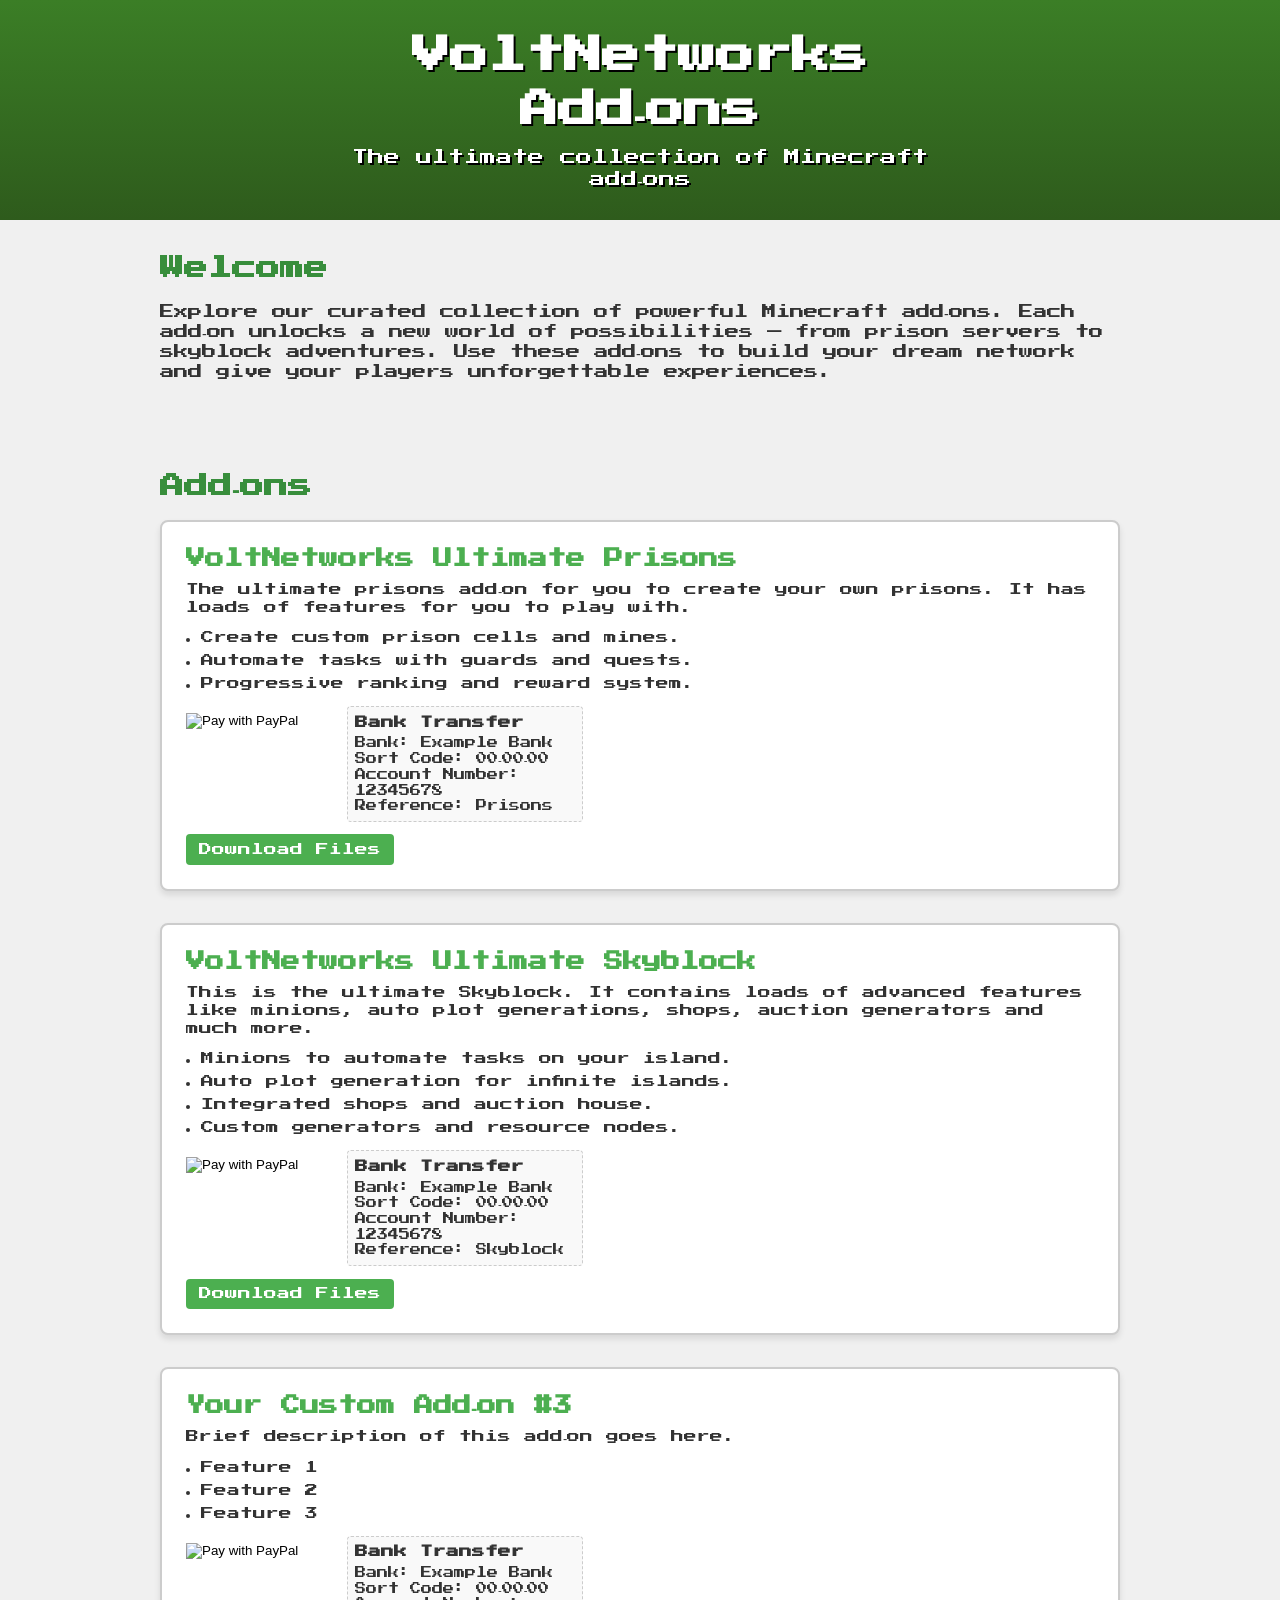
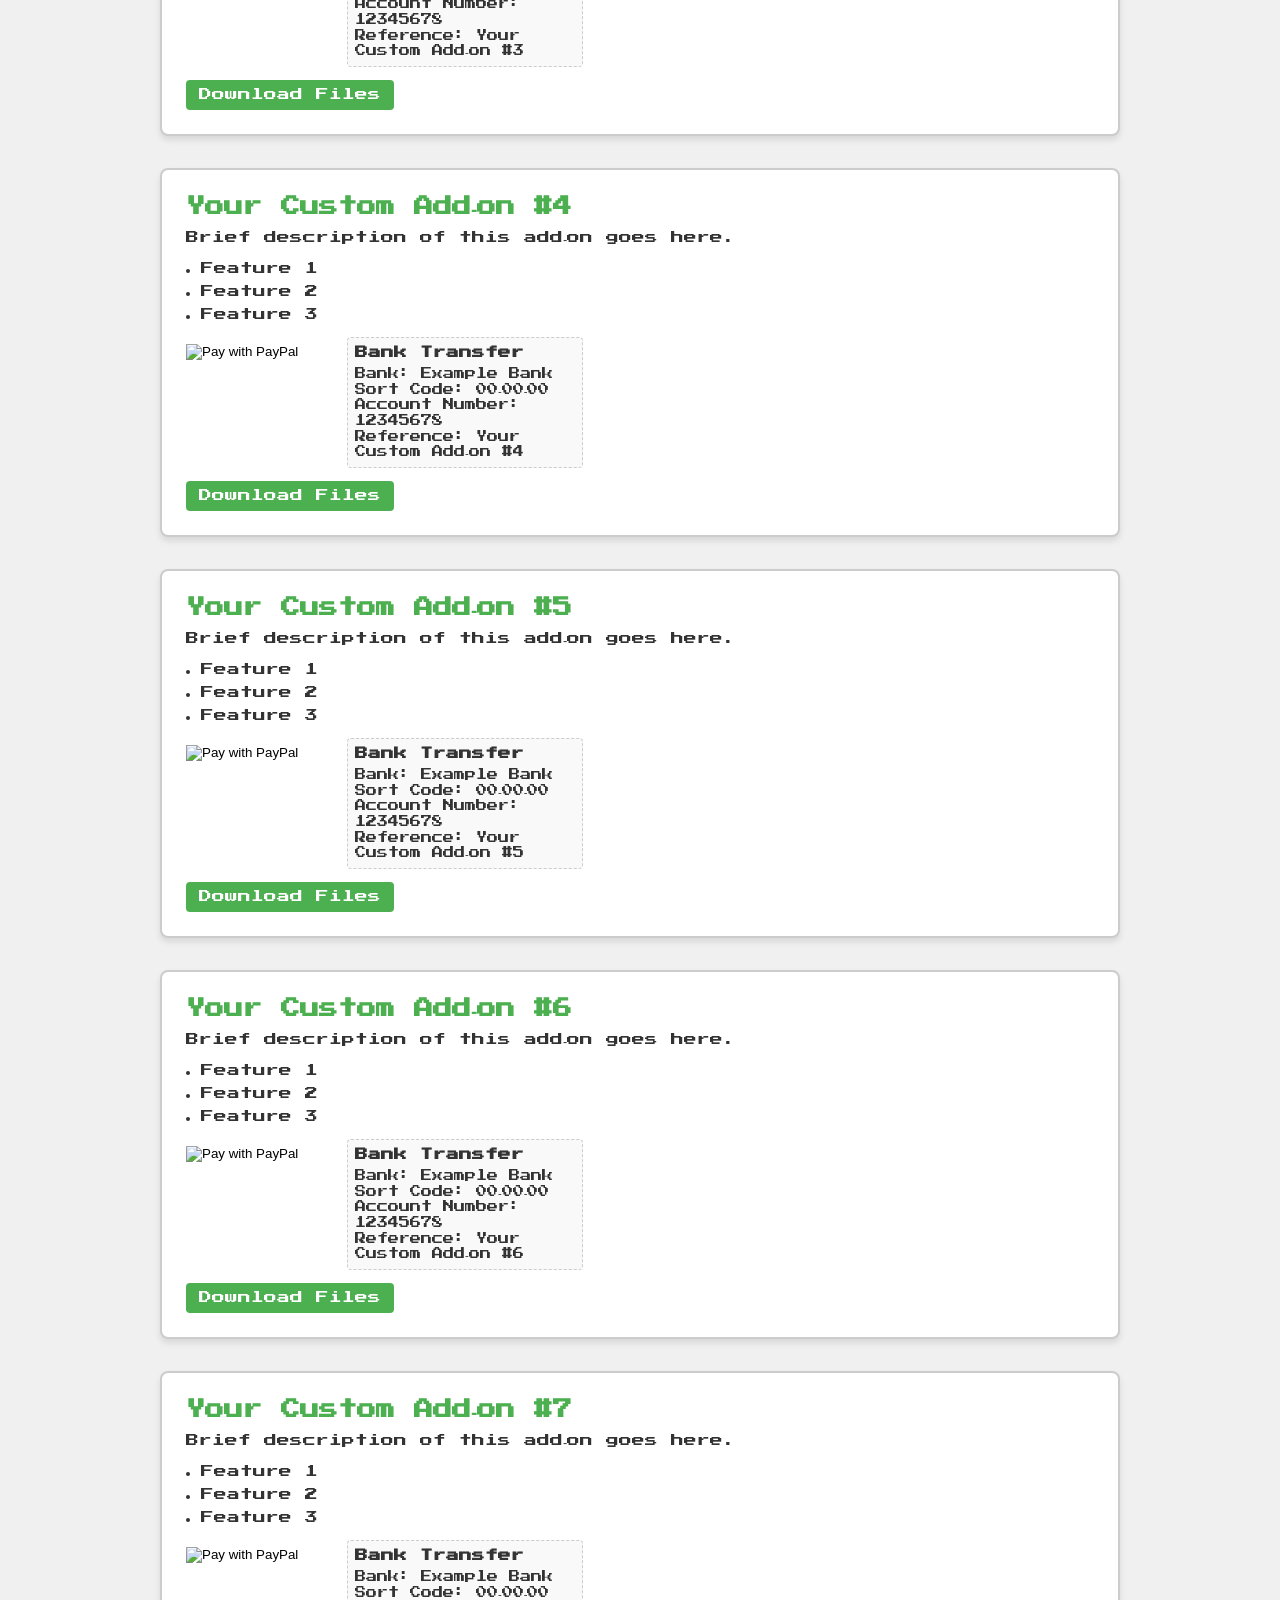
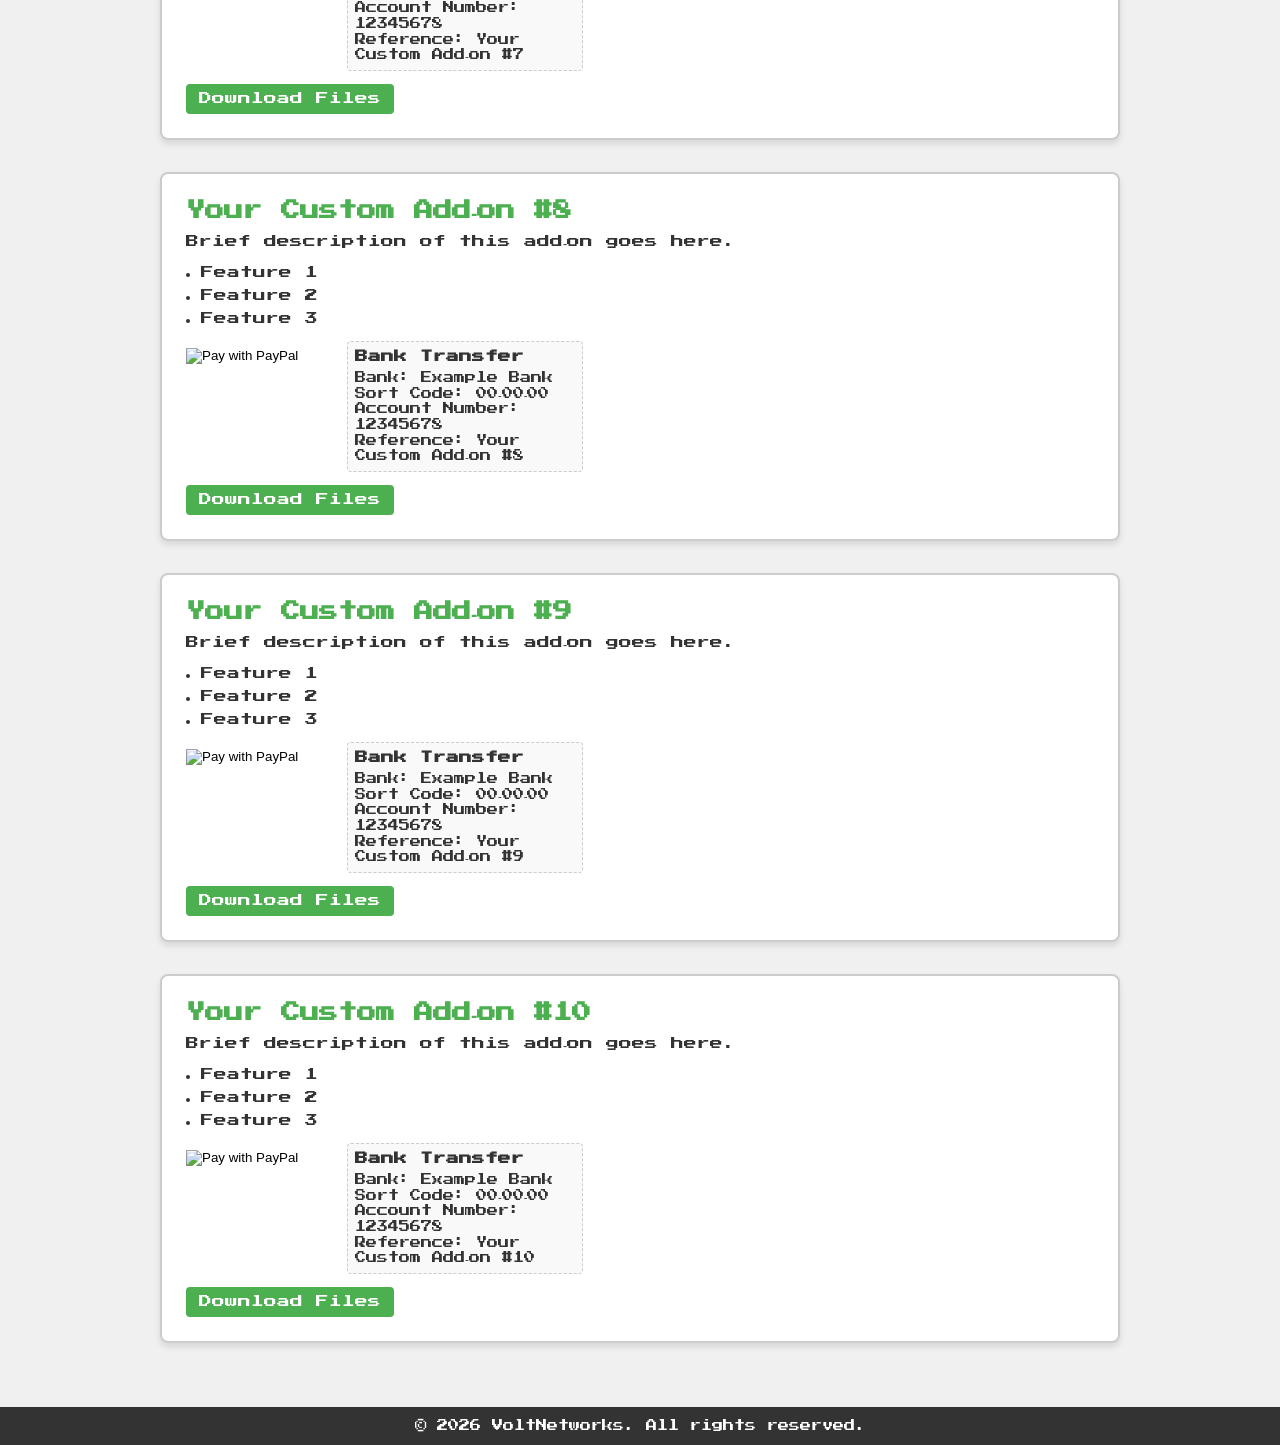
==== index.html @ 8be7c1fa "Add files via upload" ====
<!DOCTYPE html>
<html lang="en">
<head>
  <meta charset="UTF-8">
  <meta name="viewport" content="width=device-width, initial-scale=1.0">
  <title>VoltNetworks Add‑ons</title>
  <!-- Google Font for a retro, pixelated look reminiscent of Minecraft -->
  <link href="https://fonts.googleapis.com/css2?family=Press+Start+2P&display=swap" rel="stylesheet">
  <!-- Link to the external stylesheet -->
  <link rel="stylesheet" href="style.css">
</head>
<body>
  <!--
    This website is a simple template for listing your Minecraft add‑ons.
    To add a new add‑on, copy one of the <div class="addon"> sections
    and update the title, description, features, PayPal details, bank
    transfer details and download link. Replace YOUR_PAYPAL_EMAIL@example.com
    with your actual PayPal business email and adjust the amount to the
    correct price for each add‑on. Update the bank details with your
    account information and use a meaningful reference (e.g., the add‑on
    name) so you can identify payments. Place downloadable files inside
    the "files" folder and update the href accordingly.
  -->
  <header class="hero">
    <!--
      Hero image removed to avoid dependency on external files. The hero
      section will now use a gradient background defined in CSS to evoke
      a grassy, Minecraft‑like feel. If you prefer to use an image, you
      can add an <img> tag here and set its class to "hero-img". Save
      the image in this folder and reference it with a relative path.
    -->
    <div class="hero-content">
      <h1>VoltNetworks Add‑ons</h1>
      <p>The ultimate collection of Minecraft add‑ons</p>
    </div>
  </header>
  <main>
    <section class="about">
      <h2>Welcome</h2>
      <p>
        Explore our curated collection of powerful Minecraft add‑ons. Each add‑on unlocks
        a new world of possibilities — from prison servers to skyblock adventures.
        Use these add‑ons to build your dream network and give your players unforgettable
        experiences.
      </p>
    </section>
    <section class="addons">
      <h2>Add‑ons</h2>
      <!-- Add‑on 1 -->
      <div class="addon">
        <h3 class="addon-title">VoltNetworks Ultimate Prisons</h3>
        <p class="addon-description">
          The ultimate prisons add‑on for you to create your own prisons. It has
          loads of features for you to play with.
        </p>
        <ul class="addon-features">
          <li>Create custom prison cells and mines.</li>
          <li>Automate tasks with guards and quests.</li>
          <li>Progressive ranking and reward system.</li>
        </ul>
        <div class="purchase-options">
          <!-- PayPal Buy Now button. Replace YOUR_PAYPAL_EMAIL@example.com with your PayPal email. -->
          <form action="https://www.paypal.com/cgi-bin/webscr" method="post" target="_blank">
            <input type="hidden" name="cmd" value="_xclick">
            <input type="hidden" name="business" value="YOUR_PAYPAL_EMAIL@example.com">
            <input type="hidden" name="item_name" value="VoltNetworks Ultimate Prisons">
            <input type="hidden" name="amount" value="10.00">
            <input type="hidden" name="currency_code" value="USD">
            <input type="image"
              src="https://www.paypalobjects.com/en_US/i/btn/btn_buynow_LG.gif"
              border="0" name="submit" alt="Pay with PayPal">
            <img alt="" border="0" src="https://www.paypalobjects.com/en_US/i/scr/pixel.gif" width="1" height="1">
          </form>
          <!-- Bank transfer details. Update these values with your actual bank information. -->
          <div class="bank-transfer">
            <h4>Bank Transfer</h4>
            <p>Bank: Example Bank</p>
            <p>Sort Code: 00‑00‑00</p>
            <p>Account Number: 12345678</p>
            <p>Reference: Prisons</p>
          </div>
        </div>
        <!-- Link to download the add‑on files. Replace with your actual file. -->
        <a class="download-link" href="files/prisons-addon.zip" download>Download Files</a>
      </div>
      <!-- Add‑on 2 -->
      <div class="addon">
        <h3 class="addon-title">VoltNetworks Ultimate Skyblock</h3>
        <p class="addon-description">
          This is the ultimate Skyblock. It contains loads of advanced features like
          minions, auto plot generations, shops, auction generators and much more.
        </p>
        <ul class="addon-features">
          <li>Minions to automate tasks on your island.</li>
          <li>Auto plot generation for infinite islands.</li>
          <li>Integrated shops and auction house.</li>
          <li>Custom generators and resource nodes.</li>
        </ul>
        <div class="purchase-options">
          <!-- PayPal Buy Now button. Replace YOUR_PAYPAL_EMAIL@example.com with your PayPal email. -->
          <form action="https://www.paypal.com/cgi-bin/webscr" method="post" target="_blank">
            <input type="hidden" name="cmd" value="_xclick">
            <input type="hidden" name="business" value="YOUR_PAYPAL_EMAIL@example.com">
            <input type="hidden" name="item_name" value="VoltNetworks Ultimate Skyblock">
            <input type="hidden" name="amount" value="15.00">
            <input type="hidden" name="currency_code" value="USD">
            <input type="image"
              src="https://www.paypalobjects.com/en_US/i/btn/btn_buynow_LG.gif"
              border="0" name="submit" alt="Pay with PayPal">
            <img alt="" border="0" src="https://www.paypalobjects.com/en_US/i/scr/pixel.gif" width="1" height="1">
          </form>
          <!-- Bank transfer details. Update these values with your actual bank information. -->
          <div class="bank-transfer">
            <h4>Bank Transfer</h4>
            <p>Bank: Example Bank</p>
            <p>Sort Code: 00‑00‑00</p>
            <p>Account Number: 12345678</p>
            <p>Reference: Skyblock</p>
          </div>
        </div>
        <!-- Link to download the add‑on files. Replace with your actual file. -->
        <a class="download-link" href="files/skyblock-addon.zip" download>Download Files</a>
      </div>
      <!-- Placeholder add‑ons: Copy one of these blocks for each additional add‑on you create.
           Update the title, description, features, PayPal details, bank transfer
           details and download link. You can add as many as you need; this
           template includes several examples to help you get started. -->
      <div class="addon">
        <h3 class="addon-title">Your Custom Add‑on #3</h3>
        <p class="addon-description">Brief description of this add‑on goes here.</p>
        <ul class="addon-features">
          <li>Feature 1</li>
          <li>Feature 2</li>
          <li>Feature 3</li>
        </ul>
        <div class="purchase-options">
          <form action="https://www.paypal.com/cgi-bin/webscr" method="post" target="_blank">
            <input type="hidden" name="cmd" value="_xclick">
            <input type="hidden" name="business" value="YOUR_PAYPAL_EMAIL@example.com">
            <input type="hidden" name="item_name" value="Your Custom Add‑on #3">
            <input type="hidden" name="amount" value="0.00">
            <input type="hidden" name="currency_code" value="USD">
            <input type="image" src="https://www.paypalobjects.com/en_US/i/btn/btn_buynow_LG.gif" border="0" name="submit" alt="Pay with PayPal">
            <img alt="" border="0" src="https://www.paypalobjects.com/en_US/i/scr/pixel.gif" width="1" height="1">
          </form>
          <div class="bank-transfer">
            <h4>Bank Transfer</h4>
            <p>Bank: Example Bank</p>
            <p>Sort Code: 00‑00‑00</p>
            <p>Account Number: 12345678</p>
            <p>Reference: Your Custom Add‑on #3</p>
          </div>
        </div>
        <a class="download-link" href="files/custom-addon-3.zip" download>Download Files</a>
      </div>

      <div class="addon">
        <h3 class="addon-title">Your Custom Add‑on #4</h3>
        <p class="addon-description">Brief description of this add‑on goes here.</p>
        <ul class="addon-features">
          <li>Feature 1</li>
          <li>Feature 2</li>
          <li>Feature 3</li>
        </ul>
        <div class="purchase-options">
          <form action="https://www.paypal.com/cgi-bin/webscr" method="post" target="_blank">
            <input type="hidden" name="cmd" value="_xclick">
            <input type="hidden" name="business" value="YOUR_PAYPAL_EMAIL@example.com">
            <input type="hidden" name="item_name" value="Your Custom Add‑on #4">
            <input type="hidden" name="amount" value="0.00">
            <input type="hidden" name="currency_code" value="USD">
            <input type="image" src="https://www.paypalobjects.com/en_US/i/btn/btn_buynow_LG.gif" border="0" name="submit" alt="Pay with PayPal">
            <img alt="" border="0" src="https://www.paypalobjects.com/en_US/i/scr/pixel.gif" width="1" height="1">
          </form>
          <div class="bank-transfer">
            <h4>Bank Transfer</h4>
            <p>Bank: Example Bank</p>
            <p>Sort Code: 00‑00‑00</p>
            <p>Account Number: 12345678</p>
            <p>Reference: Your Custom Add‑on #4</p>
          </div>
        </div>
        <a class="download-link" href="files/custom-addon-4.zip" download>Download Files</a>
      </div>

      <div class="addon">
        <h3 class="addon-title">Your Custom Add‑on #5</h3>
        <p class="addon-description">Brief description of this add‑on goes here.</p>
        <ul class="addon-features">
          <li>Feature 1</li>
          <li>Feature 2</li>
          <li>Feature 3</li>
        </ul>
        <div class="purchase-options">
          <form action="https://www.paypal.com/cgi-bin/webscr" method="post" target="_blank">
            <input type="hidden" name="cmd" value="_xclick">
            <input type="hidden" name="business" value="YOUR_PAYPAL_EMAIL@example.com">
            <input type="hidden" name="item_name" value="Your Custom Add‑on #5">
            <input type="hidden" name="amount" value="0.00">
            <input type="hidden" name="currency_code" value="USD">
            <input type="image" src="https://www.paypalobjects.com/en_US/i/btn/btn_buynow_LG.gif" border="0" name="submit" alt="Pay with PayPal">
            <img alt="" border="0" src="https://www.paypalobjects.com/en_US/i/scr/pixel.gif" width="1" height="1">
          </form>
          <div class="bank-transfer">
            <h4>Bank Transfer</h4>
            <p>Bank: Example Bank</p>
            <p>Sort Code: 00‑00‑00</p>
            <p>Account Number: 12345678</p>
            <p>Reference: Your Custom Add‑on #5</p>
          </div>
        </div>
        <a class="download-link" href="files/custom-addon-5.zip" download>Download Files</a>
      </div>

      <div class="addon">
        <h3 class="addon-title">Your Custom Add‑on #6</h3>
        <p class="addon-description">Brief description of this add‑on goes here.</p>
        <ul class="addon-features">
          <li>Feature 1</li>
          <li>Feature 2</li>
          <li>Feature 3</li>
        </ul>
        <div class="purchase-options">
          <form action="https://www.paypal.com/cgi-bin/webscr" method="post" target="_blank">
            <input type="hidden" name="cmd" value="_xclick">
            <input type="hidden" name="business" value="YOUR_PAYPAL_EMAIL@example.com">
            <input type="hidden" name="item_name" value="Your Custom Add‑on #6">
            <input type="hidden" name="amount" value="0.00">
            <input type="hidden" name="currency_code" value="USD">
            <input type="image" src="https://www.paypalobjects.com/en_US/i/btn/btn_buynow_LG.gif" border="0" name="submit" alt="Pay with PayPal">
            <img alt="" border="0" src="https://www.paypalobjects.com/en_US/i/scr/pixel.gif" width="1" height="1">
          </form>
          <div class="bank-transfer">
            <h4>Bank Transfer</h4>
            <p>Bank: Example Bank</p>
            <p>Sort Code: 00‑00‑00</p>
            <p>Account Number: 12345678</p>
            <p>Reference: Your Custom Add‑on #6</p>
          </div>
        </div>
        <a class="download-link" href="files/custom-addon-6.zip" download>Download Files</a>
      </div>

      <div class="addon">
        <h3 class="addon-title">Your Custom Add‑on #7</h3>
        <p class="addon-description">Brief description of this add‑on goes here.</p>
        <ul class="addon-features">
          <li>Feature 1</li>
          <li>Feature 2</li>
          <li>Feature 3</li>
        </ul>
        <div class="purchase-options">
          <form action="https://www.paypal.com/cgi-bin/webscr" method="post" target="_blank">
            <input type="hidden" name="cmd" value="_xclick">
            <input type="hidden" name="business" value="YOUR_PAYPAL_EMAIL@example.com">
            <input type="hidden" name="item_name" value="Your Custom Add‑on #7">
            <input type="hidden" name="amount" value="0.00">
            <input type="hidden" name="currency_code" value="USD">
            <input type="image" src="https://www.paypalobjects.com/en_US/i/btn/btn_buynow_LG.gif" border="0" name="submit" alt="Pay with PayPal">
            <img alt="" border="0" src="https://www.paypalobjects.com/en_US/i/scr/pixel.gif" width="1" height="1">
          </form>
          <div class="bank-transfer">
            <h4>Bank Transfer</h4>
            <p>Bank: Example Bank</p>
            <p>Sort Code: 00‑00‑00</p>
            <p>Account Number: 12345678</p>
            <p>Reference: Your Custom Add‑on #7</p>
          </div>
        </div>
        <a class="download-link" href="files/custom-addon-7.zip" download>Download Files</a>
      </div>

      <div class="addon">
        <h3 class="addon-title">Your Custom Add‑on #8</h3>
        <p class="addon-description">Brief description of this add‑on goes here.</p>
        <ul class="addon-features">
          <li>Feature 1</li>
          <li>Feature 2</li>
          <li>Feature 3</li>
        </ul>
        <div class="purchase-options">
          <form action="https://www.paypal.com/cgi-bin/webscr" method="post" target="_blank">
            <input type="hidden" name="cmd" value="_xclick">
            <input type="hidden" name="business" value="YOUR_PAYPAL_EMAIL@example.com">
            <input type="hidden" name="item_name" value="Your Custom Add‑on #8">
            <input type="hidden" name="amount" value="0.00">
            <input type="hidden" name="currency_code" value="USD">
            <input type="image" src="https://www.paypalobjects.com/en_US/i/btn/btn_buynow_LG.gif" border="0" name="submit" alt="Pay with PayPal">
            <img alt="" border="0" src="https://www.paypalobjects.com/en_US/i/scr/pixel.gif" width="1" height="1">
          </form>
          <div class="bank-transfer">
            <h4>Bank Transfer</h4>
            <p>Bank: Example Bank</p>
            <p>Sort Code: 00‑00‑00</p>
            <p>Account Number: 12345678</p>
            <p>Reference: Your Custom Add‑on #8</p>
          </div>
        </div>
        <a class="download-link" href="files/custom-addon-8.zip" download>Download Files</a>
      </div>

      <div class="addon">
        <h3 class="addon-title">Your Custom Add‑on #9</h3>
        <p class="addon-description">Brief description of this add‑on goes here.</p>
        <ul class="addon-features">
          <li>Feature 1</li>
          <li>Feature 2</li>
          <li>Feature 3</li>
        </ul>
        <div class="purchase-options">
          <form action="https://www.paypal.com/cgi-bin/webscr" method="post" target="_blank">
            <input type="hidden" name="cmd" value="_xclick">
            <input type="hidden" name="business" value="YOUR_PAYPAL_EMAIL@example.com">
            <input type="hidden" name="item_name" value="Your Custom Add‑on #9">
            <input type="hidden" name="amount" value="0.00">
            <input type="hidden" name="currency_code" value="USD">
            <input type="image" src="https://www.paypalobjects.com/en_US/i/btn/btn_buynow_LG.gif" border="0" name="submit" alt="Pay with PayPal">
            <img alt="" border="0" src="https://www.paypalobjects.com/en_US/i/scr/pixel.gif" width="1" height="1">
          </form>
          <div class="bank-transfer">
            <h4>Bank Transfer</h4>
            <p>Bank: Example Bank</p>
            <p>Sort Code: 00‑00‑00</p>
            <p>Account Number: 12345678</p>
            <p>Reference: Your Custom Add‑on #9</p>
          </div>
        </div>
        <a class="download-link" href="files/custom-addon-9.zip" download>Download Files</a>
      </div>

      <div class="addon">
        <h3 class="addon-title">Your Custom Add‑on #10</h3>
        <p class="addon-description">Brief description of this add‑on goes here.</p>
        <ul class="addon-features">
          <li>Feature 1</li>
          <li>Feature 2</li>
          <li>Feature 3</li>
        </ul>
        <div class="purchase-options">
          <form action="https://www.paypal.com/cgi-bin/webscr" method="post" target="_blank">
            <input type="hidden" name="cmd" value="_xclick">
            <input type="hidden" name="business" value="YOUR_PAYPAL_EMAIL@example.com">
            <input type="hidden" name="item_name" value="Your Custom Add‑on #10">
            <input type="hidden" name="amount" value="0.00">
            <input type="hidden" name="currency_code" value="USD">
            <input type="image" src="https://www.paypalobjects.com/en_US/i/btn/btn_buynow_LG.gif" border="0" name="submit" alt="Pay with PayPal">
            <img alt="" border="0" src="https://www.paypalobjects.com/en_US/i/scr/pixel.gif" width="1" height="1">
          </form>
          <div class="bank-transfer">
            <h4>Bank Transfer</h4>
            <p>Bank: Example Bank</p>
            <p>Sort Code: 00‑00‑00</p>
            <p>Account Number: 12345678</p>
            <p>Reference: Your Custom Add‑on #10</p>
          </div>
        </div>
        <a class="download-link" href="files/custom-addon-10.zip" download>Download Files</a>
      </div>
      <!-- Additional add‑ons can be added below. Copy the entire .addon div and update the details for each new add‑on you create. -->
    </section>
  </main>
  <footer>
    <p>© 2026 VoltNetworks. All rights reserved.</p>
  </footer>
</body>
</html>
---- style.css ----
/*
  Stylesheet for the VoltNetworks add‑on site.

  This file defines a simple yet characterful design inspired by Minecraft. The
  use of the Press Start 2P font and green accents gives the page a retro,
  blocky feel. Adjust colours and spacing here to suit your preferences.
*/

/* Reset some default margins */
body,
h1,
h2,
h3,
h4,
p,
ul {
  margin: 0;
  padding: 0;
}

body {
  font-family: 'Press Start 2P', cursive, sans-serif;
  background-color: #f0f0f0;
  color: #333;
  line-height: 1.4;
}

/* Hero section with decorative image */
.hero {
  position: relative;
  text-align: center;
  overflow: hidden;
  /* Gradient background evoking Minecraft grass and foliage */
  background: linear-gradient(180deg, #3b7e26 0%, #2e5b1c 100%);
  /* Give the hero section height even when no image is present */
  min-height: 220px;
  display: flex;
  flex-direction: column;
  align-items: center;
  justify-content: center;
}

.hero-img {
  width: 100%;
  height: 250px;
  object-fit: cover;
  filter: brightness(0.8);
}

.hero-content {
  position: absolute;
  top: 50%;
  left: 50%;
  transform: translate(-50%, -50%);
  color: #fff;
  text-shadow: 2px 2px 0px #000;
}

.hero-content h1 {
  font-size: 2.4rem;
  margin-bottom: 0.5rem;
}

.hero-content p {
  font-size: 1rem;
}

/* General sections */
.about,
.addons {
  padding: 2em;
  max-width: 960px;
  margin: 0 auto;
}

.about h2,
.addons h2 {
  color: #388E3C;
  margin-bottom: 1rem;
}

.about p {
  font-size: 0.9rem;
  margin-bottom: 1.5rem;
}

/* Add‑on cards */
.addon {
  background-color: #fff;
  border: 2px solid #ccc;
  border-radius: 8px;
  padding: 1.5em;
  margin-bottom: 2em;
  box-shadow: 0 4px 6px rgba(0, 0, 0, 0.1);
}

.addon-title {
  color: #4CAF50;
  font-size: 1.2rem;
  margin-bottom: 0.5rem;
}

.addon-description {
  font-size: 0.8rem;
  margin-bottom: 0.8rem;
}

.addon-features {
  font-size: 0.8rem;
  margin-left: 1.2em;
  margin-bottom: 1em;
}

.addon-features li {
  margin-bottom: 0.4em;
}

.purchase-options {
  display: flex;
  flex-wrap: wrap;
  align-items: flex-start;
  margin-top: 0.8em;
}

.purchase-options form {
  margin-right: 2em;
}

.bank-transfer {
  font-size: 0.7rem;
  background: #f9f9f9;
  padding: 0.6em;
  border: 1px dashed #ccc;
  border-radius: 4px;
  max-width: 220px;
}

.bank-transfer h4 {
  margin-bottom: 0.3em;
  color: #333;
  font-size: 0.8rem;
}

.download-link {
  display: inline-block;
  margin-top: 1em;
  padding: 0.5em 1em;
  background-color: #4CAF50;
  color: #fff;
  text-decoration: none;
  border-radius: 4px;
  transition: background-color 0.2s;
  font-size: 0.8rem;
}

.download-link:hover {
  background-color: #388E3C;
}

/* Footer styles */
footer {
  background-color: #333;
  color: #fff;
  text-align: center;
  padding: 1em;
  font-size: 0.7rem;
}
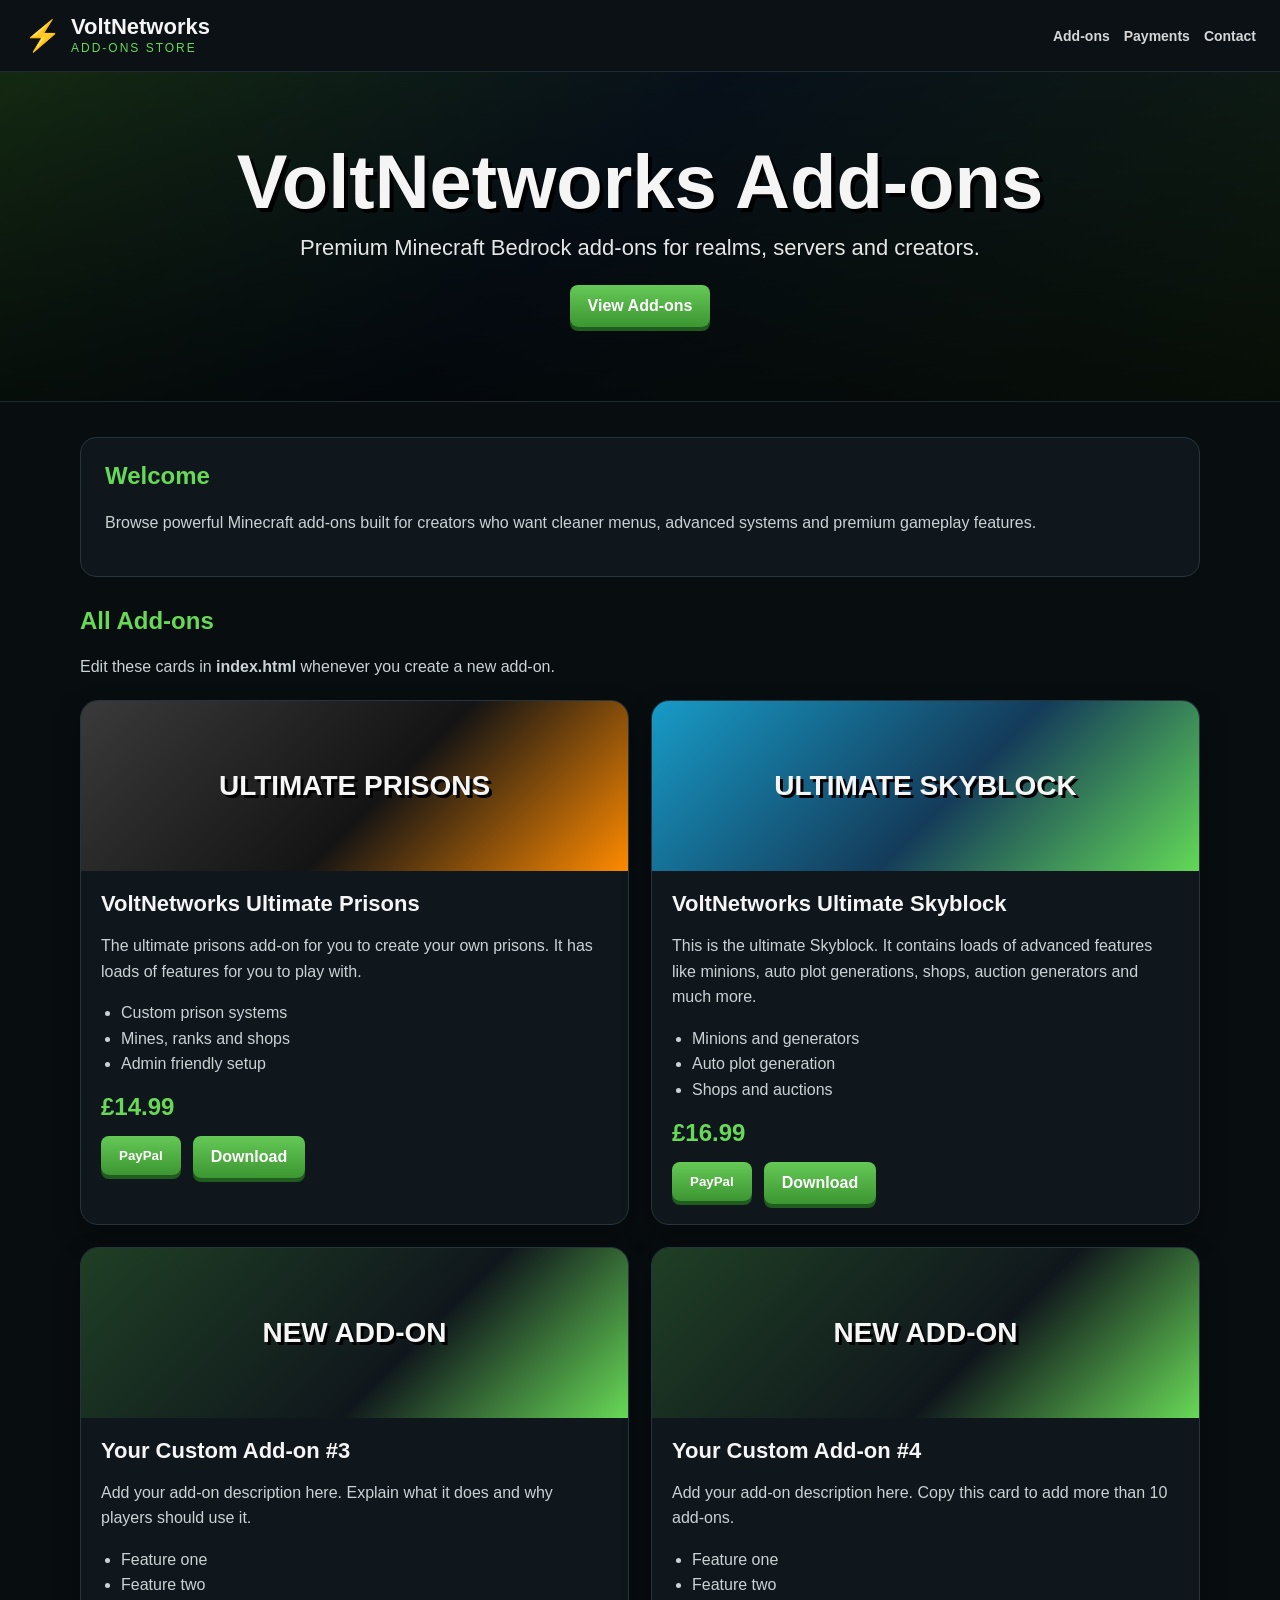
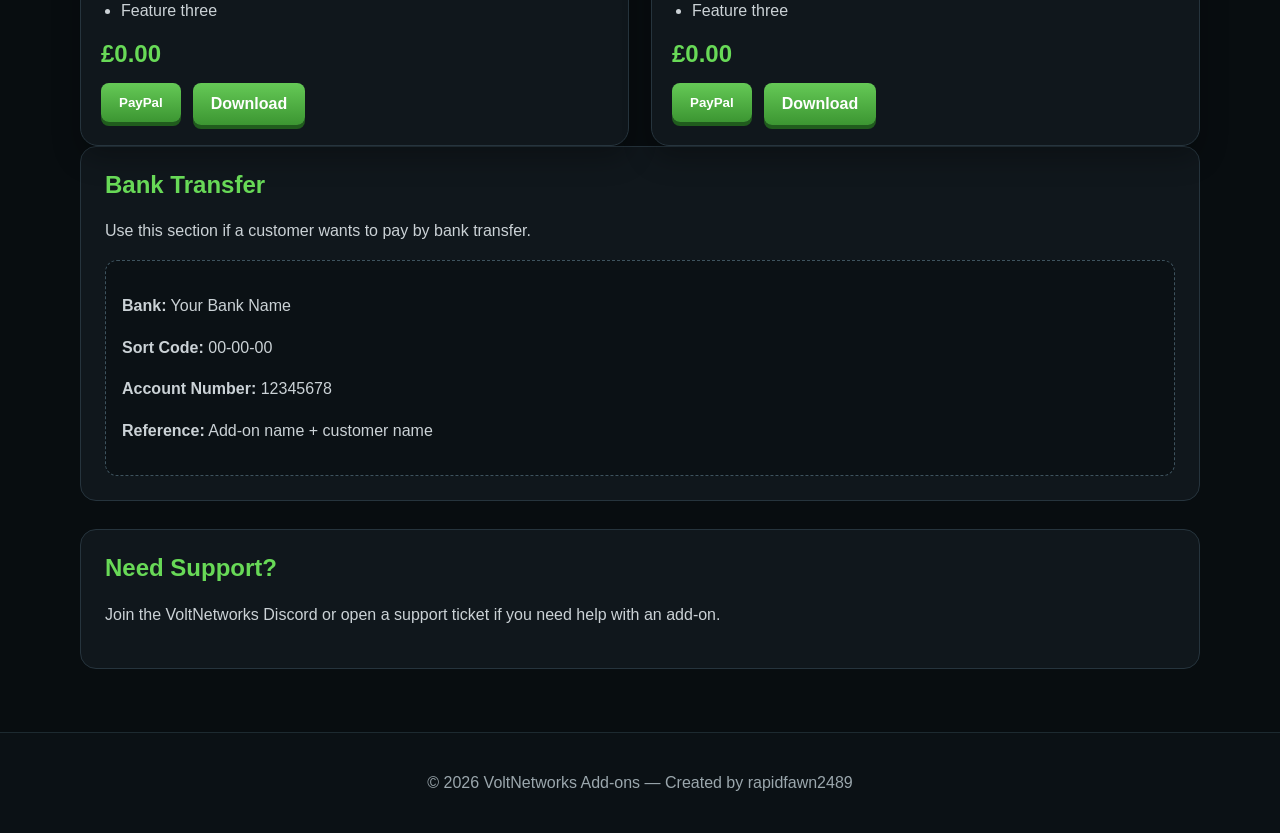
==== commit e5665238: "Add files via upload" ====
--- a/index.html
+++ b/index.html
@@ -1,366 +1,177 @@
 <!DOCTYPE html>
 <html lang="en">
 <head>
-  <meta charset="UTF-8">
-  <meta name="viewport" content="width=device-width, initial-scale=1.0">
-  <title>VoltNetworks Add‑ons</title>
-  <!-- Google Font for a retro, pixelated look reminiscent of Minecraft -->
-  <link href="https://fonts.googleapis.com/css2?family=Press+Start+2P&display=swap" rel="stylesheet">
-  <!-- Link to the external stylesheet -->
-  <link rel="stylesheet" href="style.css">
+  <meta charset="UTF-8" />
+  <meta name="viewport" content="width=device-width, initial-scale=1.0" />
+  <title>VoltNetworks Add-ons</title>
+  <link rel="stylesheet" href="style.css" />
 </head>
 <body>
-  <!--
-    This website is a simple template for listing your Minecraft add‑ons.
-    To add a new add‑on, copy one of the <div class="addon"> sections
-    and update the title, description, features, PayPal details, bank
-    transfer details and download link. Replace YOUR_PAYPAL_EMAIL@example.com
-    with your actual PayPal business email and adjust the amount to the
-    correct price for each add‑on. Update the bank details with your
-    account information and use a meaningful reference (e.g., the add‑on
-    name) so you can identify payments. Place downloadable files inside
-    the "files" folder and update the href accordingly.
-  -->
-  <header class="hero">
-    <!--
-      Hero image removed to avoid dependency on external files. The hero
-      section will now use a gradient background defined in CSS to evoke
-      a grassy, Minecraft‑like feel. If you prefer to use an image, you
-      can add an <img> tag here and set its class to "hero-img". Save
-      the image in this folder and reference it with a relative path.
-    -->
-    <div class="hero-content">
-      <h1>VoltNetworks Add‑ons</h1>
-      <p>The ultimate collection of Minecraft add‑ons</p>
+
+<header class="site-header">
+  <div class="brand">
+    <span class="bolt">⚡</span>
+    <div>
+      <h1>VoltNetworks</h1>
+      <p>Add-ons Store</p>
     </div>
-  </header>
-  <main>
-    <section class="about">
-      <h2>Welcome</h2>
-      <p>
-        Explore our curated collection of powerful Minecraft add‑ons. Each add‑on unlocks
-        a new world of possibilities — from prison servers to skyblock adventures.
-        Use these add‑ons to build your dream network and give your players unforgettable
-        experiences.
-      </p>
-    </section>
-    <section class="addons">
-      <h2>Add‑ons</h2>
-      <!-- Add‑on 1 -->
-      <div class="addon">
-        <h3 class="addon-title">VoltNetworks Ultimate Prisons</h3>
-        <p class="addon-description">
-          The ultimate prisons add‑on for you to create your own prisons. It has
-          loads of features for you to play with.
-        </p>
-        <ul class="addon-features">
-          <li>Create custom prison cells and mines.</li>
-          <li>Automate tasks with guards and quests.</li>
-          <li>Progressive ranking and reward system.</li>
-        </ul>
-        <div class="purchase-options">
-          <!-- PayPal Buy Now button. Replace YOUR_PAYPAL_EMAIL@example.com with your PayPal email. -->
-          <form action="https://www.paypal.com/cgi-bin/webscr" method="post" target="_blank">
-            <input type="hidden" name="cmd" value="_xclick">
-            <input type="hidden" name="business" value="YOUR_PAYPAL_EMAIL@example.com">
-            <input type="hidden" name="item_name" value="VoltNetworks Ultimate Prisons">
-            <input type="hidden" name="amount" value="10.00">
-            <input type="hidden" name="currency_code" value="USD">
-            <input type="image"
-              src="https://www.paypalobjects.com/en_US/i/btn/btn_buynow_LG.gif"
-              border="0" name="submit" alt="Pay with PayPal">
-            <img alt="" border="0" src="https://www.paypalobjects.com/en_US/i/scr/pixel.gif" width="1" height="1">
-          </form>
-          <!-- Bank transfer details. Update these values with your actual bank information. -->
-          <div class="bank-transfer">
-            <h4>Bank Transfer</h4>
-            <p>Bank: Example Bank</p>
-            <p>Sort Code: 00‑00‑00</p>
-            <p>Account Number: 12345678</p>
-            <p>Reference: Prisons</p>
+  </div>
+  <nav>
+    <a href="#addons">Add-ons</a>
+    <a href="#payments">Payments</a>
+    <a href="#contact">Contact</a>
+  </nav>
+</header>
+
+<section class="hero">
+  <div class="hero-overlay">
+    <h2>VoltNetworks Add-ons</h2>
+    <p>Premium Minecraft Bedrock add-ons for realms, servers and creators.</p>
+    <a href="#addons" class="hero-btn">View Add-ons</a>
+  </div>
+</section>
+
+<main>
+  <section class="intro">
+    <h2>Welcome</h2>
+    <p>
+      Browse powerful Minecraft add-ons built for creators who want cleaner menus,
+      advanced systems and premium gameplay features.
+    </p>
+  </section>
+
+  <section id="addons" class="addons-section">
+    <div class="section-title">
+      <h2>All Add-ons</h2>
+      <p>Edit these cards in <strong>index.html</strong> whenever you create a new add-on.</p>
+    </div>
+
+    <div class="addon-grid">
+
+      <article class="addon-card">
+        <div class="addon-image prisons">Ultimate Prisons</div>
+        <div class="addon-content">
+          <h3>VoltNetworks Ultimate Prisons</h3>
+          <p>The ultimate prisons add-on for you to create your own prisons. It has loads of features for you to play with.</p>
+          <ul>
+            <li>Custom prison systems</li>
+            <li>Mines, ranks and shops</li>
+            <li>Admin friendly setup</li>
+          </ul>
+          <div class="price">£14.99</div>
+          <div class="actions">
+            <form action="https://www.paypal.com/cgi-bin/webscr" method="post" target="_blank">
+              <input type="hidden" name="cmd" value="_xclick">
+              <input type="hidden" name="business" value="YOUR_PAYPAL_EMAIL@example.com">
+              <input type="hidden" name="item_name" value="VoltNetworks Ultimate Prisons">
+              <input type="hidden" name="amount" value="14.99">
+              <input type="hidden" name="currency_code" value="GBP">
+              <button type="submit">PayPal</button>
+            </form>
+            <a href="files/prisons-addon.zip" download>Download</a>
           </div>
         </div>
-        <!-- Link to download the add‑on files. Replace with your actual file. -->
-        <a class="download-link" href="files/prisons-addon.zip" download>Download Files</a>
-      </div>
-      <!-- Add‑on 2 -->
-      <div class="addon">
-        <h3 class="addon-title">VoltNetworks Ultimate Skyblock</h3>
-        <p class="addon-description">
-          This is the ultimate Skyblock. It contains loads of advanced features like
-          minions, auto plot generations, shops, auction generators and much more.
-        </p>
-        <ul class="addon-features">
-          <li>Minions to automate tasks on your island.</li>
-          <li>Auto plot generation for infinite islands.</li>
-          <li>Integrated shops and auction house.</li>
-          <li>Custom generators and resource nodes.</li>
-        </ul>
-        <div class="purchase-options">
-          <!-- PayPal Buy Now button. Replace YOUR_PAYPAL_EMAIL@example.com with your PayPal email. -->
-          <form action="https://www.paypal.com/cgi-bin/webscr" method="post" target="_blank">
-            <input type="hidden" name="cmd" value="_xclick">
-            <input type="hidden" name="business" value="YOUR_PAYPAL_EMAIL@example.com">
-            <input type="hidden" name="item_name" value="VoltNetworks Ultimate Skyblock">
-            <input type="hidden" name="amount" value="15.00">
-            <input type="hidden" name="currency_code" value="USD">
-            <input type="image"
-              src="https://www.paypalobjects.com/en_US/i/btn/btn_buynow_LG.gif"
-              border="0" name="submit" alt="Pay with PayPal">
-            <img alt="" border="0" src="https://www.paypalobjects.com/en_US/i/scr/pixel.gif" width="1" height="1">
-          </form>
-          <!-- Bank transfer details. Update these values with your actual bank information. -->
-          <div class="bank-transfer">
-            <h4>Bank Transfer</h4>
-            <p>Bank: Example Bank</p>
-            <p>Sort Code: 00‑00‑00</p>
-            <p>Account Number: 12345678</p>
-            <p>Reference: Skyblock</p>
+      </article>
+
+      <article class="addon-card">
+        <div class="addon-image skyblock">Ultimate Skyblock</div>
+        <div class="addon-content">
+          <h3>VoltNetworks Ultimate Skyblock</h3>
+          <p>This is the ultimate Skyblock. It contains loads of advanced features like minions, auto plot generations, shops, auction generators and much more.</p>
+          <ul>
+            <li>Minions and generators</li>
+            <li>Auto plot generation</li>
+            <li>Shops and auctions</li>
+          </ul>
+          <div class="price">£16.99</div>
+          <div class="actions">
+            <form action="https://www.paypal.com/cgi-bin/webscr" method="post" target="_blank">
+              <input type="hidden" name="cmd" value="_xclick">
+              <input type="hidden" name="business" value="YOUR_PAYPAL_EMAIL@example.com">
+              <input type="hidden" name="item_name" value="VoltNetworks Ultimate Skyblock">
+              <input type="hidden" name="amount" value="16.99">
+              <input type="hidden" name="currency_code" value="GBP">
+              <button type="submit">PayPal</button>
+            </form>
+            <a href="files/skyblock-addon.zip" download>Download</a>
           </div>
         </div>
-        <!-- Link to download the add‑on files. Replace with your actual file. -->
-        <a class="download-link" href="files/skyblock-addon.zip" download>Download Files</a>
-      </div>
-      <!-- Placeholder add‑ons: Copy one of these blocks for each additional add‑on you create.
-           Update the title, description, features, PayPal details, bank transfer
-           details and download link. You can add as many as you need; this
-           template includes several examples to help you get started. -->
-      <div class="addon">
-        <h3 class="addon-title">Your Custom Add‑on #3</h3>
-        <p class="addon-description">Brief description of this add‑on goes here.</p>
-        <ul class="addon-features">
-          <li>Feature 1</li>
-          <li>Feature 2</li>
-          <li>Feature 3</li>
-        </ul>
-        <div class="purchase-options">
-          <form action="https://www.paypal.com/cgi-bin/webscr" method="post" target="_blank">
-            <input type="hidden" name="cmd" value="_xclick">
-            <input type="hidden" name="business" value="YOUR_PAYPAL_EMAIL@example.com">
-            <input type="hidden" name="item_name" value="Your Custom Add‑on #3">
-            <input type="hidden" name="amount" value="0.00">
-            <input type="hidden" name="currency_code" value="USD">
-            <input type="image" src="https://www.paypalobjects.com/en_US/i/btn/btn_buynow_LG.gif" border="0" name="submit" alt="Pay with PayPal">
-            <img alt="" border="0" src="https://www.paypalobjects.com/en_US/i/scr/pixel.gif" width="1" height="1">
-          </form>
-          <div class="bank-transfer">
-            <h4>Bank Transfer</h4>
-            <p>Bank: Example Bank</p>
-            <p>Sort Code: 00‑00‑00</p>
-            <p>Account Number: 12345678</p>
-            <p>Reference: Your Custom Add‑on #3</p>
+      </article>
+
+      <!-- Copy and edit these placeholder cards for future add-ons -->
+      <article class="addon-card">
+        <div class="addon-image custom">New Add-on</div>
+        <div class="addon-content">
+          <h3>Your Custom Add-on #3</h3>
+          <p>Add your add-on description here. Explain what it does and why players should use it.</p>
+          <ul>
+            <li>Feature one</li>
+            <li>Feature two</li>
+            <li>Feature three</li>
+          </ul>
+          <div class="price">£0.00</div>
+          <div class="actions">
+            <form action="https://www.paypal.com/cgi-bin/webscr" method="post" target="_blank">
+              <input type="hidden" name="cmd" value="_xclick">
+              <input type="hidden" name="business" value="YOUR_PAYPAL_EMAIL@example.com">
+              <input type="hidden" name="item_name" value="Your Custom Add-on #3">
+              <input type="hidden" name="amount" value="0.00">
+              <input type="hidden" name="currency_code" value="GBP">
+              <button type="submit">PayPal</button>
+            </form>
+            <a href="files/custom-addon-3.zip" download>Download</a>
           </div>
         </div>
-        <a class="download-link" href="files/custom-addon-3.zip" download>Download Files</a>
-      </div>
+      </article>
 
-      <div class="addon">
-        <h3 class="addon-title">Your Custom Add‑on #4</h3>
-        <p class="addon-description">Brief description of this add‑on goes here.</p>
-        <ul class="addon-features">
-          <li>Feature 1</li>
-          <li>Feature 2</li>
-          <li>Feature 3</li>
-        </ul>
-        <div class="purchase-options">
-          <form action="https://www.paypal.com/cgi-bin/webscr" method="post" target="_blank">
-            <input type="hidden" name="cmd" value="_xclick">
-            <input type="hidden" name="business" value="YOUR_PAYPAL_EMAIL@example.com">
-            <input type="hidden" name="item_name" value="Your Custom Add‑on #4">
-            <input type="hidden" name="amount" value="0.00">
-            <input type="hidden" name="currency_code" value="USD">
-            <input type="image" src="https://www.paypalobjects.com/en_US/i/btn/btn_buynow_LG.gif" border="0" name="submit" alt="Pay with PayPal">
-            <img alt="" border="0" src="https://www.paypalobjects.com/en_US/i/scr/pixel.gif" width="1" height="1">
-          </form>
-          <div class="bank-transfer">
-            <h4>Bank Transfer</h4>
-            <p>Bank: Example Bank</p>
-            <p>Sort Code: 00‑00‑00</p>
-            <p>Account Number: 12345678</p>
-            <p>Reference: Your Custom Add‑on #4</p>
+      <article class="addon-card">
+        <div class="addon-image custom">New Add-on</div>
+        <div class="addon-content">
+          <h3>Your Custom Add-on #4</h3>
+          <p>Add your add-on description here. Copy this card to add more than 10 add-ons.</p>
+          <ul>
+            <li>Feature one</li>
+            <li>Feature two</li>
+            <li>Feature three</li>
+          </ul>
+          <div class="price">£0.00</div>
+          <div class="actions">
+            <form action="https://www.paypal.com/cgi-bin/webscr" method="post" target="_blank">
+              <input type="hidden" name="cmd" value="_xclick">
+              <input type="hidden" name="business" value="YOUR_PAYPAL_EMAIL@example.com">
+              <input type="hidden" name="item_name" value="Your Custom Add-on #4">
+              <input type="hidden" name="amount" value="0.00">
+              <input type="hidden" name="currency_code" value="GBP">
+              <button type="submit">PayPal</button>
+            </form>
+            <a href="files/custom-addon-4.zip" download>Download</a>
           </div>
         </div>
-        <a class="download-link" href="files/custom-addon-4.zip" download>Download Files</a>
-      </div>
+      </article>
 
-      <div class="addon">
-        <h3 class="addon-title">Your Custom Add‑on #5</h3>
-        <p class="addon-description">Brief description of this add‑on goes here.</p>
-        <ul class="addon-features">
-          <li>Feature 1</li>
-          <li>Feature 2</li>
-          <li>Feature 3</li>
-        </ul>
-        <div class="purchase-options">
-          <form action="https://www.paypal.com/cgi-bin/webscr" method="post" target="_blank">
-            <input type="hidden" name="cmd" value="_xclick">
-            <input type="hidden" name="business" value="YOUR_PAYPAL_EMAIL@example.com">
-            <input type="hidden" name="item_name" value="Your Custom Add‑on #5">
-            <input type="hidden" name="amount" value="0.00">
-            <input type="hidden" name="currency_code" value="USD">
-            <input type="image" src="https://www.paypalobjects.com/en_US/i/btn/btn_buynow_LG.gif" border="0" name="submit" alt="Pay with PayPal">
-            <img alt="" border="0" src="https://www.paypalobjects.com/en_US/i/scr/pixel.gif" width="1" height="1">
-          </form>
-          <div class="bank-transfer">
-            <h4>Bank Transfer</h4>
-            <p>Bank: Example Bank</p>
-            <p>Sort Code: 00‑00‑00</p>
-            <p>Account Number: 12345678</p>
-            <p>Reference: Your Custom Add‑on #5</p>
-          </div>
-        </div>
-        <a class="download-link" href="files/custom-addon-5.zip" download>Download Files</a>
-      </div>
+    </div>
+  </section>
 
-      <div class="addon">
-        <h3 class="addon-title">Your Custom Add‑on #6</h3>
-        <p class="addon-description">Brief description of this add‑on goes here.</p>
-        <ul class="addon-features">
-          <li>Feature 1</li>
-          <li>Feature 2</li>
-          <li>Feature 3</li>
-        </ul>
-        <div class="purchase-options">
-          <form action="https://www.paypal.com/cgi-bin/webscr" method="post" target="_blank">
-            <input type="hidden" name="cmd" value="_xclick">
-            <input type="hidden" name="business" value="YOUR_PAYPAL_EMAIL@example.com">
-            <input type="hidden" name="item_name" value="Your Custom Add‑on #6">
-            <input type="hidden" name="amount" value="0.00">
-            <input type="hidden" name="currency_code" value="USD">
-            <input type="image" src="https://www.paypalobjects.com/en_US/i/btn/btn_buynow_LG.gif" border="0" name="submit" alt="Pay with PayPal">
-            <img alt="" border="0" src="https://www.paypalobjects.com/en_US/i/scr/pixel.gif" width="1" height="1">
-          </form>
-          <div class="bank-transfer">
-            <h4>Bank Transfer</h4>
-            <p>Bank: Example Bank</p>
-            <p>Sort Code: 00‑00‑00</p>
-            <p>Account Number: 12345678</p>
-            <p>Reference: Your Custom Add‑on #6</p>
-          </div>
-        </div>
-        <a class="download-link" href="files/custom-addon-6.zip" download>Download Files</a>
-      </div>
+  <section id="payments" class="payment-box">
+    <h2>Bank Transfer</h2>
+    <p>Use this section if a customer wants to pay by bank transfer.</p>
+    <div class="bank-details">
+      <p><strong>Bank:</strong> Your Bank Name</p>
+      <p><strong>Sort Code:</strong> 00-00-00</p>
+      <p><strong>Account Number:</strong> 12345678</p>
+      <p><strong>Reference:</strong> Add-on name + customer name</p>
+    </div>
+  </section>
 
-      <div class="addon">
-        <h3 class="addon-title">Your Custom Add‑on #7</h3>
-        <p class="addon-description">Brief description of this add‑on goes here.</p>
-        <ul class="addon-features">
-          <li>Feature 1</li>
-          <li>Feature 2</li>
-          <li>Feature 3</li>
-        </ul>
-        <div class="purchase-options">
-          <form action="https://www.paypal.com/cgi-bin/webscr" method="post" target="_blank">
-            <input type="hidden" name="cmd" value="_xclick">
-            <input type="hidden" name="business" value="YOUR_PAYPAL_EMAIL@example.com">
-            <input type="hidden" name="item_name" value="Your Custom Add‑on #7">
-            <input type="hidden" name="amount" value="0.00">
-            <input type="hidden" name="currency_code" value="USD">
-            <input type="image" src="https://www.paypalobjects.com/en_US/i/btn/btn_buynow_LG.gif" border="0" name="submit" alt="Pay with PayPal">
-            <img alt="" border="0" src="https://www.paypalobjects.com/en_US/i/scr/pixel.gif" width="1" height="1">
-          </form>
-          <div class="bank-transfer">
-            <h4>Bank Transfer</h4>
-            <p>Bank: Example Bank</p>
-            <p>Sort Code: 00‑00‑00</p>
-            <p>Account Number: 12345678</p>
-            <p>Reference: Your Custom Add‑on #7</p>
-          </div>
-        </div>
-        <a class="download-link" href="files/custom-addon-7.zip" download>Download Files</a>
-      </div>
+  <section id="contact" class="contact-box">
+    <h2>Need Support?</h2>
+    <p>Join the VoltNetworks Discord or open a support ticket if you need help with an add-on.</p>
+  </section>
+</main>
 
-      <div class="addon">
-        <h3 class="addon-title">Your Custom Add‑on #8</h3>
-        <p class="addon-description">Brief description of this add‑on goes here.</p>
-        <ul class="addon-features">
-          <li>Feature 1</li>
-          <li>Feature 2</li>
-          <li>Feature 3</li>
-        </ul>
-        <div class="purchase-options">
-          <form action="https://www.paypal.com/cgi-bin/webscr" method="post" target="_blank">
-            <input type="hidden" name="cmd" value="_xclick">
-            <input type="hidden" name="business" value="YOUR_PAYPAL_EMAIL@example.com">
-            <input type="hidden" name="item_name" value="Your Custom Add‑on #8">
-            <input type="hidden" name="amount" value="0.00">
-            <input type="hidden" name="currency_code" value="USD">
-            <input type="image" src="https://www.paypalobjects.com/en_US/i/btn/btn_buynow_LG.gif" border="0" name="submit" alt="Pay with PayPal">
-            <img alt="" border="0" src="https://www.paypalobjects.com/en_US/i/scr/pixel.gif" width="1" height="1">
-          </form>
-          <div class="bank-transfer">
-            <h4>Bank Transfer</h4>
-            <p>Bank: Example Bank</p>
-            <p>Sort Code: 00‑00‑00</p>
-            <p>Account Number: 12345678</p>
-            <p>Reference: Your Custom Add‑on #8</p>
-          </div>
-        </div>
-        <a class="download-link" href="files/custom-addon-8.zip" download>Download Files</a>
-      </div>
+<footer>
+  <p>© 2026 VoltNetworks Add-ons — Created by rapidfawn2489</p>
+</footer>
 
-      <div class="addon">
-        <h3 class="addon-title">Your Custom Add‑on #9</h3>
-        <p class="addon-description">Brief description of this add‑on goes here.</p>
-        <ul class="addon-features">
-          <li>Feature 1</li>
-          <li>Feature 2</li>
-          <li>Feature 3</li>
-        </ul>
-        <div class="purchase-options">
-          <form action="https://www.paypal.com/cgi-bin/webscr" method="post" target="_blank">
-            <input type="hidden" name="cmd" value="_xclick">
-            <input type="hidden" name="business" value="YOUR_PAYPAL_EMAIL@example.com">
-            <input type="hidden" name="item_name" value="Your Custom Add‑on #9">
-            <input type="hidden" name="amount" value="0.00">
-            <input type="hidden" name="currency_code" value="USD">
-            <input type="image" src="https://www.paypalobjects.com/en_US/i/btn/btn_buynow_LG.gif" border="0" name="submit" alt="Pay with PayPal">
-            <img alt="" border="0" src="https://www.paypalobjects.com/en_US/i/scr/pixel.gif" width="1" height="1">
-          </form>
-          <div class="bank-transfer">
-            <h4>Bank Transfer</h4>
-            <p>Bank: Example Bank</p>
-            <p>Sort Code: 00‑00‑00</p>
-            <p>Account Number: 12345678</p>
-            <p>Reference: Your Custom Add‑on #9</p>
-          </div>
-        </div>
-        <a class="download-link" href="files/custom-addon-9.zip" download>Download Files</a>
-      </div>
-
-      <div class="addon">
-        <h3 class="addon-title">Your Custom Add‑on #10</h3>
-        <p class="addon-description">Brief description of this add‑on goes here.</p>
-        <ul class="addon-features">
-          <li>Feature 1</li>
-          <li>Feature 2</li>
-          <li>Feature 3</li>
-        </ul>
-        <div class="purchase-options">
-          <form action="https://www.paypal.com/cgi-bin/webscr" method="post" target="_blank">
-            <input type="hidden" name="cmd" value="_xclick">
-            <input type="hidden" name="business" value="YOUR_PAYPAL_EMAIL@example.com">
-            <input type="hidden" name="item_name" value="Your Custom Add‑on #10">
-            <input type="hidden" name="amount" value="0.00">
-            <input type="hidden" name="currency_code" value="USD">
-            <input type="image" src="https://www.paypalobjects.com/en_US/i/btn/btn_buynow_LG.gif" border="0" name="submit" alt="Pay with PayPal">
-            <img alt="" border="0" src="https://www.paypalobjects.com/en_US/i/scr/pixel.gif" width="1" height="1">
-          </form>
-          <div class="bank-transfer">
-            <h4>Bank Transfer</h4>
-            <p>Bank: Example Bank</p>
-            <p>Sort Code: 00‑00‑00</p>
-            <p>Account Number: 12345678</p>
-            <p>Reference: Your Custom Add‑on #10</p>
-          </div>
-        </div>
-        <a class="download-link" href="files/custom-addon-10.zip" download>Download Files</a>
-      </div>
-      <!-- Additional add‑ons can be added below. Copy the entire .addon div and update the details for each new add‑on you create. -->
-    </section>
-  </main>
-  <footer>
-    <p>© 2026 VoltNetworks. All rights reserved.</p>
-  </footer>
 </body>
-</html>+</html>
--- a/style.css
+++ b/style.css
@@ -1,167 +1,289 @@
-/*
-  Stylesheet for the VoltNetworks add‑on site.
-
-  This file defines a simple yet characterful design inspired by Minecraft. The
-  use of the Press Start 2P font and green accents gives the page a retro,
-  blocky feel. Adjust colours and spacing here to suit your preferences.
-*/
-
-/* Reset some default margins */
-body,
-h1,
-h2,
-h3,
-h4,
-p,
-ul {
+* {
+  box-sizing: border-box;
+}
+
+body {
   margin: 0;
-  padding: 0;
-}
-
-body {
-  font-family: 'Press Start 2P', cursive, sans-serif;
-  background-color: #f0f0f0;
-  color: #333;
-  line-height: 1.4;
-}
-
-/* Hero section with decorative image */
+  background: #080d10;
+  color: #f5f5f5;
+  font-family: Arial, Helvetica, sans-serif;
+}
+
+.site-header {
+  display: flex;
+  justify-content: space-between;
+  align-items: center;
+  gap: 12px;
+  padding: 16px 24px;
+  background: #0b1115;
+  border-bottom: 1px solid #1d2a30;
+  position: sticky;
+  top: 0;
+  z-index: 10;
+}
+
+.brand {
+  display: flex;
+  align-items: center;
+  gap: 10px;
+}
+
+.bolt {
+  color: #68d957;
+  font-size: 30px;
+}
+
+.brand h1 {
+  font-size: 22px;
+  margin: 0;
+  line-height: 1;
+}
+
+.brand p {
+  color: #68d957;
+  margin: 3px 0 0;
+  font-size: 12px;
+  letter-spacing: 2px;
+  text-transform: uppercase;
+}
+
+nav {
+  display: flex;
+  gap: 14px;
+}
+
+nav a {
+  color: #d6d6d6;
+  text-decoration: none;
+  font-weight: 700;
+  font-size: 14px;
+}
+
+nav a:hover {
+  color: #68d957;
+}
+
 .hero {
-  position: relative;
-  text-align: center;
-  overflow: hidden;
-  /* Gradient background evoking Minecraft grass and foliage */
-  background: linear-gradient(180deg, #3b7e26 0%, #2e5b1c 100%);
-  /* Give the hero section height even when no image is present */
-  min-height: 220px;
-  display: flex;
-  flex-direction: column;
+  min-height: 330px;
+  display: flex;
   align-items: center;
   justify-content: center;
-}
-
-.hero-img {
-  width: 100%;
-  height: 250px;
-  object-fit: cover;
-  filter: brightness(0.8);
-}
-
-.hero-content {
-  position: absolute;
-  top: 50%;
-  left: 50%;
-  transform: translate(-50%, -50%);
+  text-align: center;
+  background:
+    linear-gradient(rgba(0,0,0,.45), rgba(0,0,0,.75)),
+    linear-gradient(135deg, #244b1f, #0d1e30 45%, #1e381c);
+  border-bottom: 1px solid #1d2a30;
+}
+
+.hero-overlay {
+  padding: 50px 20px;
+  max-width: 850px;
+}
+
+.hero h2 {
+  font-size: clamp(36px, 7vw, 76px);
+  margin: 0 0 16px;
+  line-height: .95;
+  text-shadow: 4px 4px 0 #000;
+}
+
+.hero p {
+  font-size: clamp(16px, 3vw, 22px);
+  color: #e6e6e6;
+  margin: 0 auto 24px;
+  max-width: 680px;
+}
+
+.hero-btn,
+.actions a,
+.actions button {
+  background: linear-gradient(#65c956, #3c9632);
+  border: 0;
   color: #fff;
-  text-shadow: 2px 2px 0px #000;
-}
-
-.hero-content h1 {
-  font-size: 2.4rem;
-  margin-bottom: 0.5rem;
-}
-
-.hero-content p {
-  font-size: 1rem;
-}
-
-/* General sections */
-.about,
-.addons {
-  padding: 2em;
-  max-width: 960px;
+  padding: 12px 18px;
+  border-radius: 8px;
+  font-weight: 800;
+  text-decoration: none;
+  cursor: pointer;
+  display: inline-block;
+  box-shadow: 0 4px 0 #205c1d;
+}
+
+main {
+  width: min(1120px, 92%);
   margin: 0 auto;
-}
-
-.about h2,
-.addons h2 {
-  color: #388E3C;
-  margin-bottom: 1rem;
-}
-
-.about p {
-  font-size: 0.9rem;
-  margin-bottom: 1.5rem;
-}
-
-/* Add‑on cards */
-.addon {
-  background-color: #fff;
-  border: 2px solid #ccc;
-  border-radius: 8px;
-  padding: 1.5em;
-  margin-bottom: 2em;
-  box-shadow: 0 4px 6px rgba(0, 0, 0, 0.1);
-}
-
-.addon-title {
-  color: #4CAF50;
-  font-size: 1.2rem;
-  margin-bottom: 0.5rem;
-}
-
-.addon-description {
-  font-size: 0.8rem;
-  margin-bottom: 0.8rem;
-}
-
-.addon-features {
-  font-size: 0.8rem;
-  margin-left: 1.2em;
-  margin-bottom: 1em;
-}
-
-.addon-features li {
-  margin-bottom: 0.4em;
-}
-
-.purchase-options {
-  display: flex;
+  padding: 35px 0;
+}
+
+.intro,
+.payment-box,
+.contact-box {
+  background: #10171c;
+  border: 1px solid #26343d;
+  border-radius: 16px;
+  padding: 24px;
+  margin-bottom: 28px;
+}
+
+.intro h2,
+.section-title h2,
+.payment-box h2,
+.contact-box h2 {
+  color: #68d957;
+  margin-top: 0;
+}
+
+.intro p,
+.section-title p,
+.payment-box p,
+.contact-box p,
+.addon-content p,
+.addon-content li {
+  color: #cbd2d6;
+  line-height: 1.6;
+}
+
+.section-title {
+  margin: 30px 0 20px;
+}
+
+.addon-grid {
+  display: grid;
+  grid-template-columns: repeat(2, minmax(0, 1fr));
+  gap: 22px;
+}
+
+.addon-card {
+  background: #10171c;
+  border: 1px solid #26343d;
+  border-radius: 18px;
+  overflow: hidden;
+  box-shadow: 0 12px 28px rgba(0,0,0,.28);
+}
+
+.addon-image {
+  min-height: 170px;
+  display: grid;
+  place-items: center;
+  font-size: 28px;
+  font-weight: 900;
+  text-transform: uppercase;
+  text-align: center;
+  text-shadow: 3px 3px 0 #000;
+  padding: 18px;
+}
+
+.prisons {
+  background: linear-gradient(135deg, #3a3a3a, #141414 55%, #ff8b00);
+}
+
+.skyblock {
+  background: linear-gradient(135deg, #179bc7, #143b5a 55%, #63d957);
+}
+
+.custom {
+  background: linear-gradient(135deg, #1f3f25, #10171c 60%, #68d957);
+}
+
+.addon-content {
+  padding: 20px;
+}
+
+.addon-content h3 {
+  margin: 0 0 10px;
+  font-size: 22px;
+}
+
+.addon-content ul {
+  padding-left: 20px;
+}
+
+.price {
+  color: #68d957;
+  font-size: 24px;
+  font-weight: 900;
+  margin: 15px 0;
+}
+
+.actions {
+  display: flex;
+  gap: 12px;
   flex-wrap: wrap;
-  align-items: flex-start;
-  margin-top: 0.8em;
-}
-
-.purchase-options form {
-  margin-right: 2em;
-}
-
-.bank-transfer {
-  font-size: 0.7rem;
-  background: #f9f9f9;
-  padding: 0.6em;
-  border: 1px dashed #ccc;
-  border-radius: 4px;
-  max-width: 220px;
-}
-
-.bank-transfer h4 {
-  margin-bottom: 0.3em;
-  color: #333;
-  font-size: 0.8rem;
-}
-
-.download-link {
-  display: inline-block;
-  margin-top: 1em;
-  padding: 0.5em 1em;
-  background-color: #4CAF50;
-  color: #fff;
-  text-decoration: none;
-  border-radius: 4px;
-  transition: background-color 0.2s;
-  font-size: 0.8rem;
-}
-
-.download-link:hover {
-  background-color: #388E3C;
-}
-
-/* Footer styles */
+}
+
+.actions form {
+  margin: 0;
+}
+
+.bank-details {
+  background: #0b1115;
+  border: 1px dashed #3e535e;
+  border-radius: 12px;
+  padding: 16px;
+}
+
 footer {
-  background-color: #333;
-  color: #fff;
   text-align: center;
-  padding: 1em;
-  font-size: 0.7rem;
-}+  padding: 25px 15px;
+  background: #0b1115;
+  border-top: 1px solid #1d2a30;
+  color: #9ba7ad;
+}
+
+/* Mobile fixes */
+@media (max-width: 720px) {
+  .site-header {
+    flex-direction: column;
+    align-items: flex-start;
+    padding: 14px 16px;
+  }
+
+  nav {
+    width: 100%;
+    justify-content: space-between;
+  }
+
+  nav a {
+    font-size: 13px;
+  }
+
+  .hero {
+    min-height: 260px;
+  }
+
+  .hero h2 {
+    font-size: 38px;
+  }
+
+  .hero p {
+    font-size: 16px;
+  }
+
+  main {
+    width: 94%;
+    padding-top: 22px;
+  }
+
+  .addon-grid {
+    grid-template-columns: 1fr;
+  }
+
+  .addon-image {
+    min-height: 140px;
+    font-size: 24px;
+  }
+
+  .addon-content h3 {
+    font-size: 20px;
+  }
+
+  .actions {
+    flex-direction: column;
+  }
+
+  .actions button,
+  .actions a {
+    width: 100%;
+    text-align: center;
+  }
+}
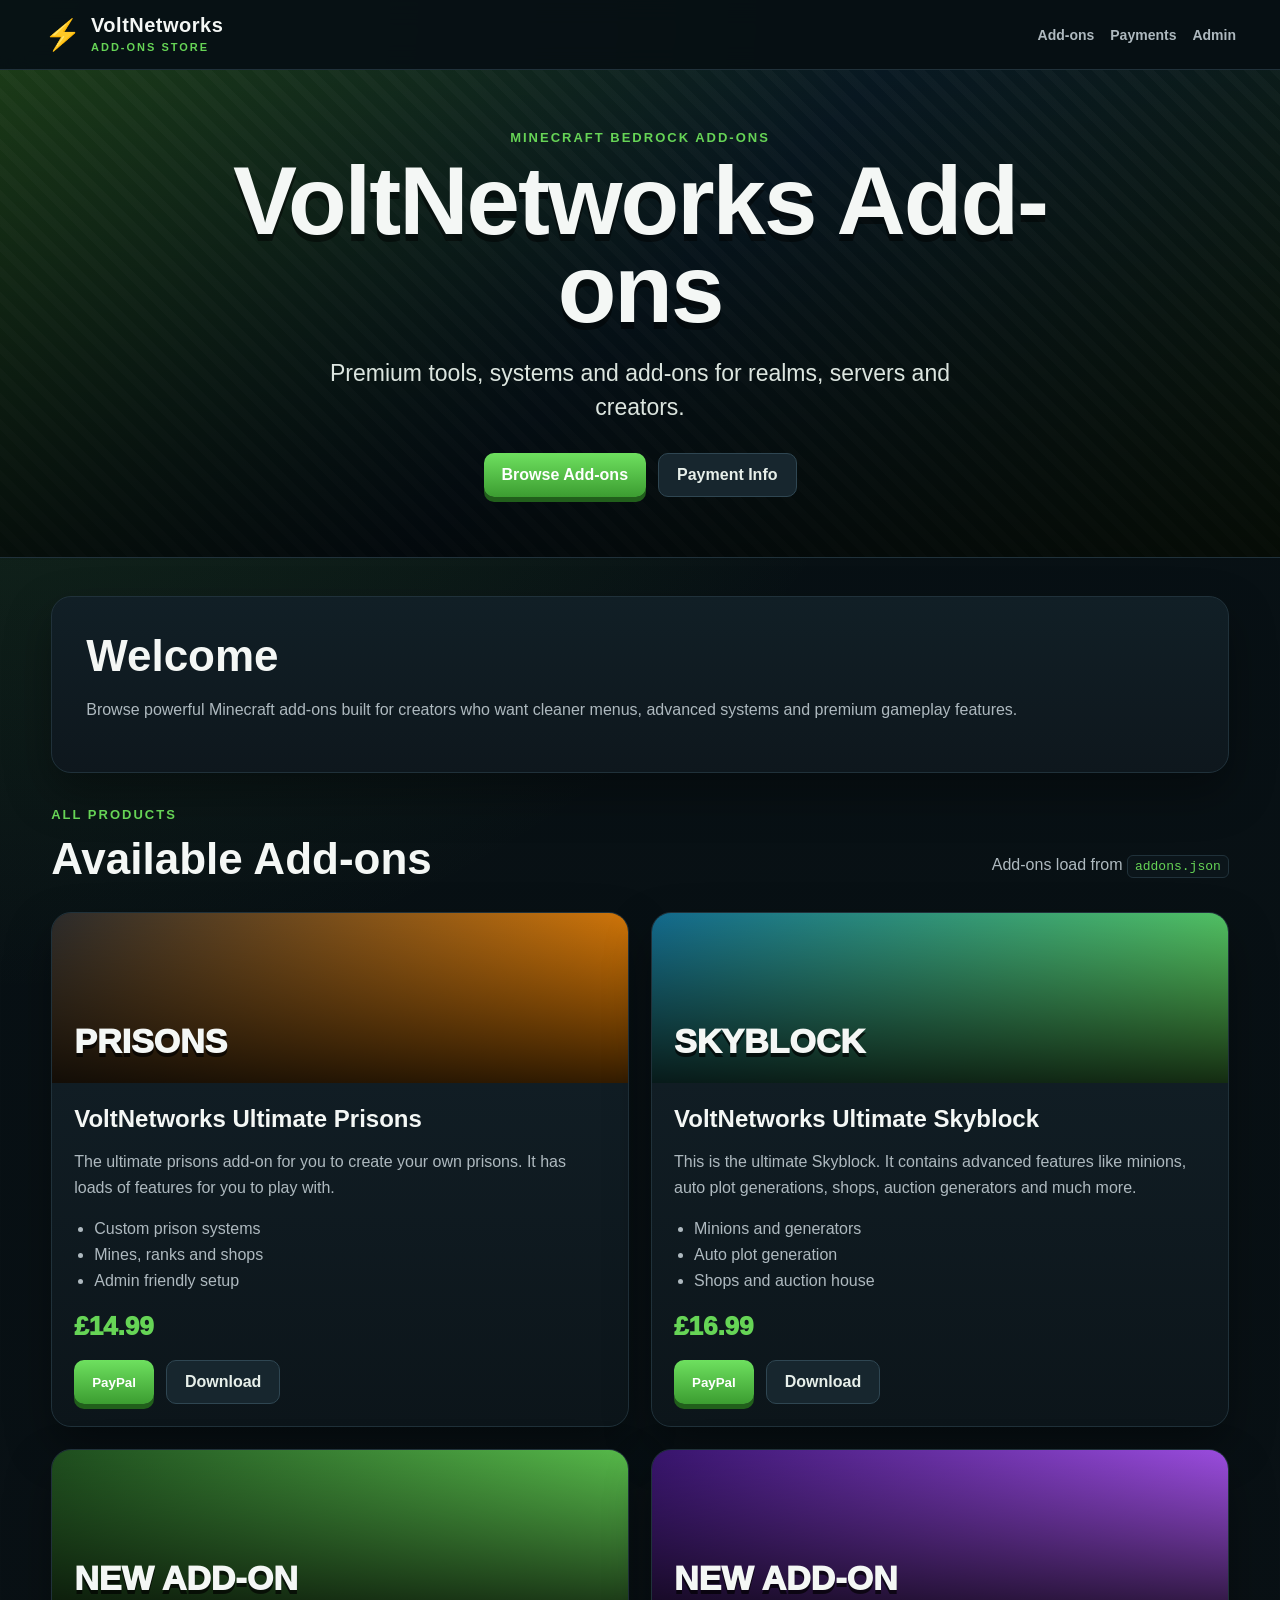
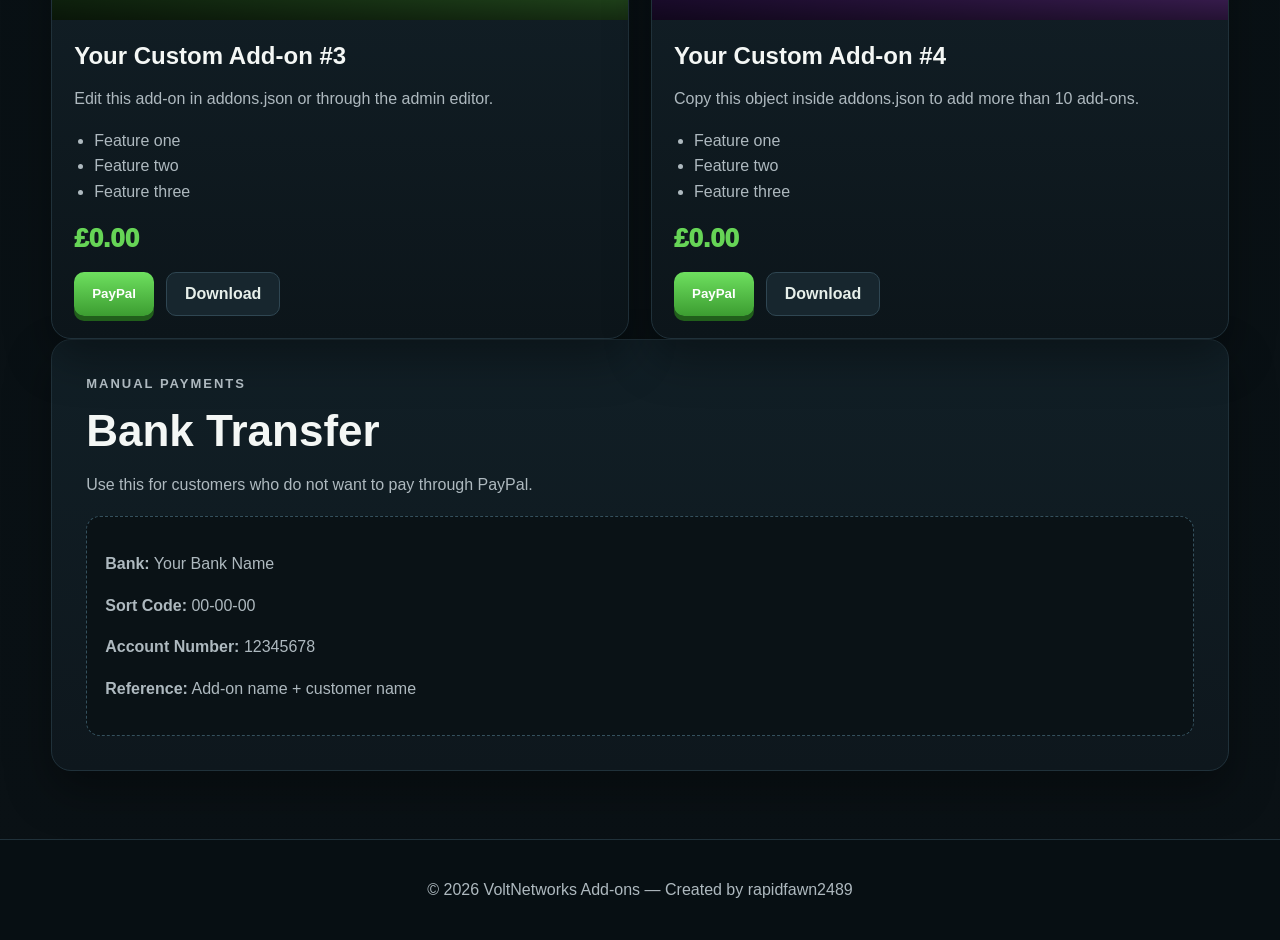
==== commit 08471955: "Add files via upload" ====
--- a/index.html
+++ b/index.html
@@ -3,175 +3,81 @@
 <head>
   <meta charset="UTF-8" />
   <meta name="viewport" content="width=device-width, initial-scale=1.0" />
-  <title>VoltNetworks Add-ons</title>
+  <title>VoltNetworks Add-ons Store</title>
   <link rel="stylesheet" href="style.css" />
 </head>
 <body>
+  <header class="topbar">
+    <a class="brand" href="#">
+      <span class="brand-icon">⚡</span>
+      <span>
+        <strong>VoltNetworks</strong>
+        <small>Add-ons Store</small>
+      </span>
+    </a>
 
-<header class="site-header">
-  <div class="brand">
-    <span class="bolt">⚡</span>
-    <div>
-      <h1>VoltNetworks</h1>
-      <p>Add-ons Store</p>
-    </div>
-  </div>
-  <nav>
-    <a href="#addons">Add-ons</a>
-    <a href="#payments">Payments</a>
-    <a href="#contact">Contact</a>
-  </nav>
-</header>
+    <nav>
+      <a href="#addons">Add-ons</a>
+      <a href="#payments">Payments</a>
+      <a href="admin/index.html">Admin</a>
+    </nav>
+  </header>
 
-<section class="hero">
-  <div class="hero-overlay">
-    <h2>VoltNetworks Add-ons</h2>
-    <p>Premium Minecraft Bedrock add-ons for realms, servers and creators.</p>
-    <a href="#addons" class="hero-btn">View Add-ons</a>
-  </div>
-</section>
-
-<main>
-  <section class="intro">
-    <h2>Welcome</h2>
-    <p>
-      Browse powerful Minecraft add-ons built for creators who want cleaner menus,
-      advanced systems and premium gameplay features.
-    </p>
-  </section>
-
-  <section id="addons" class="addons-section">
-    <div class="section-title">
-      <h2>All Add-ons</h2>
-      <p>Edit these cards in <strong>index.html</strong> whenever you create a new add-on.</p>
-    </div>
-
-    <div class="addon-grid">
-
-      <article class="addon-card">
-        <div class="addon-image prisons">Ultimate Prisons</div>
-        <div class="addon-content">
-          <h3>VoltNetworks Ultimate Prisons</h3>
-          <p>The ultimate prisons add-on for you to create your own prisons. It has loads of features for you to play with.</p>
-          <ul>
-            <li>Custom prison systems</li>
-            <li>Mines, ranks and shops</li>
-            <li>Admin friendly setup</li>
-          </ul>
-          <div class="price">£14.99</div>
-          <div class="actions">
-            <form action="https://www.paypal.com/cgi-bin/webscr" method="post" target="_blank">
-              <input type="hidden" name="cmd" value="_xclick">
-              <input type="hidden" name="business" value="YOUR_PAYPAL_EMAIL@example.com">
-              <input type="hidden" name="item_name" value="VoltNetworks Ultimate Prisons">
-              <input type="hidden" name="amount" value="14.99">
-              <input type="hidden" name="currency_code" value="GBP">
-              <button type="submit">PayPal</button>
-            </form>
-            <a href="files/prisons-addon.zip" download>Download</a>
-          </div>
-        </div>
-      </article>
-
-      <article class="addon-card">
-        <div class="addon-image skyblock">Ultimate Skyblock</div>
-        <div class="addon-content">
-          <h3>VoltNetworks Ultimate Skyblock</h3>
-          <p>This is the ultimate Skyblock. It contains loads of advanced features like minions, auto plot generations, shops, auction generators and much more.</p>
-          <ul>
-            <li>Minions and generators</li>
-            <li>Auto plot generation</li>
-            <li>Shops and auctions</li>
-          </ul>
-          <div class="price">£16.99</div>
-          <div class="actions">
-            <form action="https://www.paypal.com/cgi-bin/webscr" method="post" target="_blank">
-              <input type="hidden" name="cmd" value="_xclick">
-              <input type="hidden" name="business" value="YOUR_PAYPAL_EMAIL@example.com">
-              <input type="hidden" name="item_name" value="VoltNetworks Ultimate Skyblock">
-              <input type="hidden" name="amount" value="16.99">
-              <input type="hidden" name="currency_code" value="GBP">
-              <button type="submit">PayPal</button>
-            </form>
-            <a href="files/skyblock-addon.zip" download>Download</a>
-          </div>
-        </div>
-      </article>
-
-      <!-- Copy and edit these placeholder cards for future add-ons -->
-      <article class="addon-card">
-        <div class="addon-image custom">New Add-on</div>
-        <div class="addon-content">
-          <h3>Your Custom Add-on #3</h3>
-          <p>Add your add-on description here. Explain what it does and why players should use it.</p>
-          <ul>
-            <li>Feature one</li>
-            <li>Feature two</li>
-            <li>Feature three</li>
-          </ul>
-          <div class="price">£0.00</div>
-          <div class="actions">
-            <form action="https://www.paypal.com/cgi-bin/webscr" method="post" target="_blank">
-              <input type="hidden" name="cmd" value="_xclick">
-              <input type="hidden" name="business" value="YOUR_PAYPAL_EMAIL@example.com">
-              <input type="hidden" name="item_name" value="Your Custom Add-on #3">
-              <input type="hidden" name="amount" value="0.00">
-              <input type="hidden" name="currency_code" value="GBP">
-              <button type="submit">PayPal</button>
-            </form>
-            <a href="files/custom-addon-3.zip" download>Download</a>
-          </div>
-        </div>
-      </article>
-
-      <article class="addon-card">
-        <div class="addon-image custom">New Add-on</div>
-        <div class="addon-content">
-          <h3>Your Custom Add-on #4</h3>
-          <p>Add your add-on description here. Copy this card to add more than 10 add-ons.</p>
-          <ul>
-            <li>Feature one</li>
-            <li>Feature two</li>
-            <li>Feature three</li>
-          </ul>
-          <div class="price">£0.00</div>
-          <div class="actions">
-            <form action="https://www.paypal.com/cgi-bin/webscr" method="post" target="_blank">
-              <input type="hidden" name="cmd" value="_xclick">
-              <input type="hidden" name="business" value="YOUR_PAYPAL_EMAIL@example.com">
-              <input type="hidden" name="item_name" value="Your Custom Add-on #4">
-              <input type="hidden" name="amount" value="0.00">
-              <input type="hidden" name="currency_code" value="GBP">
-              <button type="submit">PayPal</button>
-            </form>
-            <a href="files/custom-addon-4.zip" download>Download</a>
-          </div>
-        </div>
-      </article>
-
+  <section class="hero">
+    <div class="hero-inner">
+      <p class="eyebrow">Minecraft Bedrock Add-ons</p>
+      <h1>VoltNetworks Add-ons</h1>
+      <p class="hero-text">
+        Premium tools, systems and add-ons for realms, servers and creators.
+      </p>
+      <div class="hero-actions">
+        <a href="#addons" class="primary-btn">Browse Add-ons</a>
+        <a href="#payments" class="secondary-btn">Payment Info</a>
+      </div>
     </div>
   </section>
 
-  <section id="payments" class="payment-box">
-    <h2>Bank Transfer</h2>
-    <p>Use this section if a customer wants to pay by bank transfer.</p>
-    <div class="bank-details">
-      <p><strong>Bank:</strong> Your Bank Name</p>
-      <p><strong>Sort Code:</strong> 00-00-00</p>
-      <p><strong>Account Number:</strong> 12345678</p>
-      <p><strong>Reference:</strong> Add-on name + customer name</p>
-    </div>
-  </section>
+  <main>
+    <section class="intro">
+      <h2>Welcome</h2>
+      <p>
+        Browse powerful Minecraft add-ons built for creators who want cleaner menus,
+        advanced systems and premium gameplay features.
+      </p>
+    </section>
 
-  <section id="contact" class="contact-box">
-    <h2>Need Support?</h2>
-    <p>Join the VoltNetworks Discord or open a support ticket if you need help with an add-on.</p>
-  </section>
-</main>
+    <section id="addons">
+      <div class="section-head">
+        <div>
+          <p class="eyebrow">All Products</p>
+          <h2>Available Add-ons</h2>
+        </div>
+        <p class="hint">Add-ons load from <code>addons.json</code></p>
+      </div>
 
-<footer>
-  <p>© 2026 VoltNetworks Add-ons — Created by rapidfawn2489</p>
-</footer>
+      <div id="addonGrid" class="addon-grid"></div>
+    </section>
 
+    <section id="payments" class="payment-panel">
+      <div>
+        <p class="eyebrow">Manual Payments</p>
+        <h2>Bank Transfer</h2>
+        <p>Use this for customers who do not want to pay through PayPal.</p>
+      </div>
+
+      <div class="bank-box">
+        <p><strong>Bank:</strong> Your Bank Name</p>
+        <p><strong>Sort Code:</strong> 00-00-00</p>
+        <p><strong>Account Number:</strong> 12345678</p>
+        <p><strong>Reference:</strong> Add-on name + customer name</p>
+      </div>
+    </section>
+  </main>
+
+  <footer>
+    <p>© 2026 VoltNetworks Add-ons — Created by rapidfawn2489</p>
+  </footer>
+
+  <script src="script.js"></script>
 </body>
 </html>
--- a/style.css
+++ b/style.css
@@ -2,149 +2,214 @@
   box-sizing: border-box;
 }
 
+:root {
+  --bg: #071014;
+  --panel: #0e171d;
+  --panel2: #111f26;
+  --line: #20313a;
+  --green: #66d456;
+  --green2: #3b9d31;
+  --text: #f4f7f5;
+  --muted: #aeb9bf;
+  --shadow: 0 20px 45px rgba(0,0,0,.35);
+}
+
 body {
   margin: 0;
-  background: #080d10;
-  color: #f5f5f5;
+  background:
+    radial-gradient(circle at top left, rgba(102, 212, 86, .18), transparent 35%),
+    linear-gradient(180deg, #071014, #0a1115);
+  color: var(--text);
   font-family: Arial, Helvetica, sans-serif;
 }
 
-.site-header {
-  display: flex;
-  justify-content: space-between;
-  align-items: center;
-  gap: 12px;
-  padding: 16px 24px;
-  background: #0b1115;
-  border-bottom: 1px solid #1d2a30;
+a {
+  color: inherit;
+}
+
+.topbar {
   position: sticky;
   top: 0;
   z-index: 10;
+  display: flex;
+  justify-content: space-between;
+  align-items: center;
+  gap: 18px;
+  padding: 14px clamp(16px, 4vw, 44px);
+  background: rgba(7, 16, 20, .92);
+  backdrop-filter: blur(12px);
+  border-bottom: 1px solid var(--line);
 }
 
 .brand {
   display: flex;
   align-items: center;
   gap: 10px;
-}
-
-.bolt {
-  color: #68d957;
+  text-decoration: none;
+}
+
+.brand-icon {
   font-size: 30px;
-}
-
-.brand h1 {
-  font-size: 22px;
+  color: var(--green);
+}
+
+.brand strong {
+  display: block;
+  font-size: 20px;
+  letter-spacing: .5px;
+}
+
+.brand small {
+  color: var(--green);
+  text-transform: uppercase;
+  font-weight: 800;
+  letter-spacing: 2px;
+  font-size: 11px;
+}
+
+nav {
+  display: flex;
+  gap: 16px;
+}
+
+nav a {
+  color: var(--muted);
+  text-decoration: none;
+  font-weight: 800;
+  font-size: 14px;
+}
+
+nav a:hover {
+  color: var(--green);
+}
+
+.hero {
+  min-height: 430px;
+  display: grid;
+  place-items: center;
+  text-align: center;
+  padding: 60px 18px;
+  background:
+    linear-gradient(rgba(0,0,0,.25), rgba(0,0,0,.72)),
+    repeating-linear-gradient(45deg, rgba(255,255,255,.03) 0 8px, transparent 8px 18px),
+    linear-gradient(135deg, #244e1f, #0b202d 50%, #152b16);
+  border-bottom: 1px solid var(--line);
+}
+
+.hero-inner {
+  max-width: 860px;
+}
+
+.eyebrow {
+  color: var(--green);
+  font-weight: 900;
+  text-transform: uppercase;
+  letter-spacing: 2px;
+  font-size: 13px;
+  margin: 0 0 12px;
+}
+
+.hero h1 {
   margin: 0;
-  line-height: 1;
-}
-
-.brand p {
-  color: #68d957;
-  margin: 3px 0 0;
-  font-size: 12px;
-  letter-spacing: 2px;
-  text-transform: uppercase;
-}
-
-nav {
-  display: flex;
-  gap: 14px;
-}
-
-nav a {
-  color: #d6d6d6;
+  font-size: clamp(42px, 9vw, 96px);
+  line-height: .92;
+  letter-spacing: -2px;
+  text-shadow: 0 7px 0 rgba(0,0,0,.45);
+}
+
+.hero-text {
+  color: #dce5df;
+  max-width: 660px;
+  margin: 22px auto 28px;
+  font-size: clamp(17px, 3vw, 23px);
+  line-height: 1.5;
+}
+
+.hero-actions {
+  display: flex;
+  justify-content: center;
+  gap: 12px;
+  flex-wrap: wrap;
+}
+
+.primary-btn,
+.secondary-btn,
+.card-actions button,
+.card-actions a,
+.admin-btn {
+  border: 0;
+  border-radius: 10px;
+  padding: 12px 18px;
+  font-weight: 900;
+  cursor: pointer;
   text-decoration: none;
-  font-weight: 700;
-  font-size: 14px;
-}
-
-nav a:hover {
-  color: #68d957;
-}
-
-.hero {
-  min-height: 330px;
-  display: flex;
+  display: inline-flex;
+  justify-content: center;
   align-items: center;
-  justify-content: center;
-  text-align: center;
-  background:
-    linear-gradient(rgba(0,0,0,.45), rgba(0,0,0,.75)),
-    linear-gradient(135deg, #244b1f, #0d1e30 45%, #1e381c);
-  border-bottom: 1px solid #1d2a30;
-}
-
-.hero-overlay {
-  padding: 50px 20px;
-  max-width: 850px;
-}
-
-.hero h2 {
-  font-size: clamp(36px, 7vw, 76px);
-  margin: 0 0 16px;
-  line-height: .95;
-  text-shadow: 4px 4px 0 #000;
-}
-
-.hero p {
-  font-size: clamp(16px, 3vw, 22px);
-  color: #e6e6e6;
-  margin: 0 auto 24px;
-  max-width: 680px;
-}
-
-.hero-btn,
-.actions a,
-.actions button {
-  background: linear-gradient(#65c956, #3c9632);
-  border: 0;
-  color: #fff;
-  padding: 12px 18px;
-  border-radius: 8px;
-  font-weight: 800;
-  text-decoration: none;
-  cursor: pointer;
-  display: inline-block;
-  box-shadow: 0 4px 0 #205c1d;
+  min-height: 44px;
+}
+
+.primary-btn,
+.card-actions button,
+.admin-btn {
+  background: linear-gradient(#6ee05f, #3c9d31);
+  color: white;
+  box-shadow: 0 5px 0 #215f1b;
+}
+
+.secondary-btn,
+.card-actions a {
+  background: #17262e;
+  border: 1px solid #2f4652;
+  color: #e7efea;
 }
 
 main {
-  width: min(1120px, 92%);
+  width: min(1180px, 92%);
   margin: 0 auto;
-  padding: 35px 0;
+  padding: 38px 0;
 }
 
 .intro,
-.payment-box,
-.contact-box {
-  background: #10171c;
-  border: 1px solid #26343d;
-  border-radius: 16px;
-  padding: 24px;
-  margin-bottom: 28px;
+.payment-panel {
+  background: linear-gradient(180deg, var(--panel2), var(--panel));
+  border: 1px solid var(--line);
+  border-radius: 20px;
+  padding: clamp(22px, 4vw, 34px);
+  box-shadow: var(--shadow);
+  margin-bottom: 30px;
 }
 
 .intro h2,
-.section-title h2,
-.payment-box h2,
-.contact-box h2 {
-  color: #68d957;
-  margin-top: 0;
+.section-head h2,
+.payment-panel h2 {
+  margin: 0 0 10px;
+  font-size: clamp(28px, 5vw, 44px);
 }
 
 .intro p,
-.section-title p,
-.payment-box p,
-.contact-box p,
-.addon-content p,
-.addon-content li {
-  color: #cbd2d6;
+.payment-panel p,
+.addon-card p,
+.addon-card li,
+.hint {
+  color: var(--muted);
   line-height: 1.6;
 }
 
-.section-title {
-  margin: 30px 0 20px;
+.section-head {
+  display: flex;
+  justify-content: space-between;
+  gap: 20px;
+  align-items: end;
+  margin: 34px 0 18px;
+}
+
+.hint code {
+  color: var(--green);
+  background: #0b151a;
+  border: 1px solid var(--line);
+  padding: 3px 7px;
+  border-radius: 6px;
 }
 
 .addon-grid {
@@ -154,88 +219,121 @@
 }
 
 .addon-card {
-  background: #10171c;
-  border: 1px solid #26343d;
-  border-radius: 18px;
   overflow: hidden;
-  box-shadow: 0 12px 28px rgba(0,0,0,.28);
-}
-
-.addon-image {
+  border: 1px solid var(--line);
+  border-radius: 20px;
+  background: linear-gradient(180deg, #132129, #0c151a);
+  box-shadow: var(--shadow);
+}
+
+.card-banner {
   min-height: 170px;
-  display: grid;
-  place-items: center;
-  font-size: 28px;
-  font-weight: 900;
+  padding: 22px;
+  display: flex;
+  align-items: end;
+  background:
+    linear-gradient(180deg, transparent, rgba(0,0,0,.8)),
+    linear-gradient(135deg, #243c28, #101a20);
+}
+
+.card-banner.orange { background: linear-gradient(180deg, transparent, rgba(0,0,0,.8)), linear-gradient(135deg, #2b2b2b, #ff8b00); }
+.card-banner.blue { background: linear-gradient(180deg, transparent, rgba(0,0,0,.8)), linear-gradient(135deg, #12698d, #63d957); }
+.card-banner.green { background: linear-gradient(180deg, transparent, rgba(0,0,0,.8)), linear-gradient(135deg, #1e4d1e, #67d957); }
+.card-banner.purple { background: linear-gradient(180deg, transparent, rgba(0,0,0,.8)), linear-gradient(135deg, #37146c, #b75cff); }
+
+.card-banner span {
+  font-size: 34px;
+  font-weight: 1000;
   text-transform: uppercase;
-  text-align: center;
-  text-shadow: 3px 3px 0 #000;
-  padding: 18px;
-}
-
-.prisons {
-  background: linear-gradient(135deg, #3a3a3a, #141414 55%, #ff8b00);
-}
-
-.skyblock {
-  background: linear-gradient(135deg, #179bc7, #143b5a 55%, #63d957);
-}
-
-.custom {
-  background: linear-gradient(135deg, #1f3f25, #10171c 60%, #68d957);
-}
-
-.addon-content {
-  padding: 20px;
-}
-
-.addon-content h3 {
+  text-shadow: 0 4px 0 rgba(0,0,0,.65);
+}
+
+.card-body {
+  padding: 22px;
+}
+
+.card-body h3 {
   margin: 0 0 10px;
-  font-size: 22px;
-}
-
-.addon-content ul {
+  font-size: 24px;
+}
+
+.card-body ul {
   padding-left: 20px;
 }
 
 .price {
-  color: #68d957;
-  font-size: 24px;
-  font-weight: 900;
-  margin: 15px 0;
-}
-
-.actions {
+  color: var(--green);
+  font-size: 26px;
+  font-weight: 1000;
+  margin: 18px 0;
+}
+
+.card-actions {
   display: flex;
   gap: 12px;
   flex-wrap: wrap;
 }
 
-.actions form {
+.card-actions form {
   margin: 0;
 }
 
-.bank-details {
-  background: #0b1115;
-  border: 1px dashed #3e535e;
-  border-radius: 12px;
-  padding: 16px;
+.bank-box {
+  background: #0a1216;
+  border: 1px dashed #34505d;
+  border-radius: 14px;
+  padding: 18px;
+  margin-top: 18px;
 }
 
 footer {
   text-align: center;
+  color: var(--muted);
   padding: 25px 15px;
-  background: #0b1115;
-  border-top: 1px solid #1d2a30;
-  color: #9ba7ad;
-}
-
-/* Mobile fixes */
-@media (max-width: 720px) {
-  .site-header {
+  border-top: 1px solid var(--line);
+  background: #070f13;
+}
+
+/* Admin page */
+.admin-wrap {
+  width: min(960px, 92%);
+  margin: 0 auto;
+  padding: 32px 0;
+}
+
+.admin-panel {
+  background: linear-gradient(180deg, var(--panel2), var(--panel));
+  border: 1px solid var(--line);
+  border-radius: 20px;
+  padding: 24px;
+  box-shadow: var(--shadow);
+}
+
+.admin-panel textarea {
+  width: 100%;
+  min-height: 420px;
+  background: #071014;
+  color: #e8f5e9;
+  border: 1px solid #2e4652;
+  border-radius: 12px;
+  padding: 14px;
+  font-family: monospace;
+  font-size: 13px;
+}
+
+.admin-note {
+  border-left: 4px solid var(--green);
+  padding: 12px 14px;
+  background: #0a1317;
+  color: var(--muted);
+  margin: 18px 0;
+  line-height: 1.6;
+}
+
+@media (max-width: 760px) {
+  .topbar {
+    align-items: flex-start;
     flex-direction: column;
-    align-items: flex-start;
-    padding: 14px 16px;
   }
 
   nav {
@@ -243,47 +341,38 @@
     justify-content: space-between;
   }
 
-  nav a {
-    font-size: 13px;
-  }
-
   .hero {
-    min-height: 260px;
-  }
-
-  .hero h2 {
-    font-size: 38px;
-  }
-
-  .hero p {
-    font-size: 16px;
-  }
-
-  main {
-    width: 94%;
-    padding-top: 22px;
+    min-height: 330px;
+    padding: 44px 16px;
+  }
+
+  .hero h1 {
+    font-size: 44px;
+    letter-spacing: -1px;
+  }
+
+  .section-head {
+    display: block;
   }
 
   .addon-grid {
     grid-template-columns: 1fr;
   }
 
-  .addon-image {
-    min-height: 140px;
-    font-size: 24px;
-  }
-
-  .addon-content h3 {
-    font-size: 20px;
-  }
-
-  .actions {
+  .card-banner {
+    min-height: 135px;
+  }
+
+  .card-banner span {
+    font-size: 27px;
+  }
+
+  .card-actions {
     flex-direction: column;
   }
 
-  .actions button,
-  .actions a {
+  .card-actions button,
+  .card-actions a {
     width: 100%;
-    text-align: center;
-  }
-}
+  }
+}
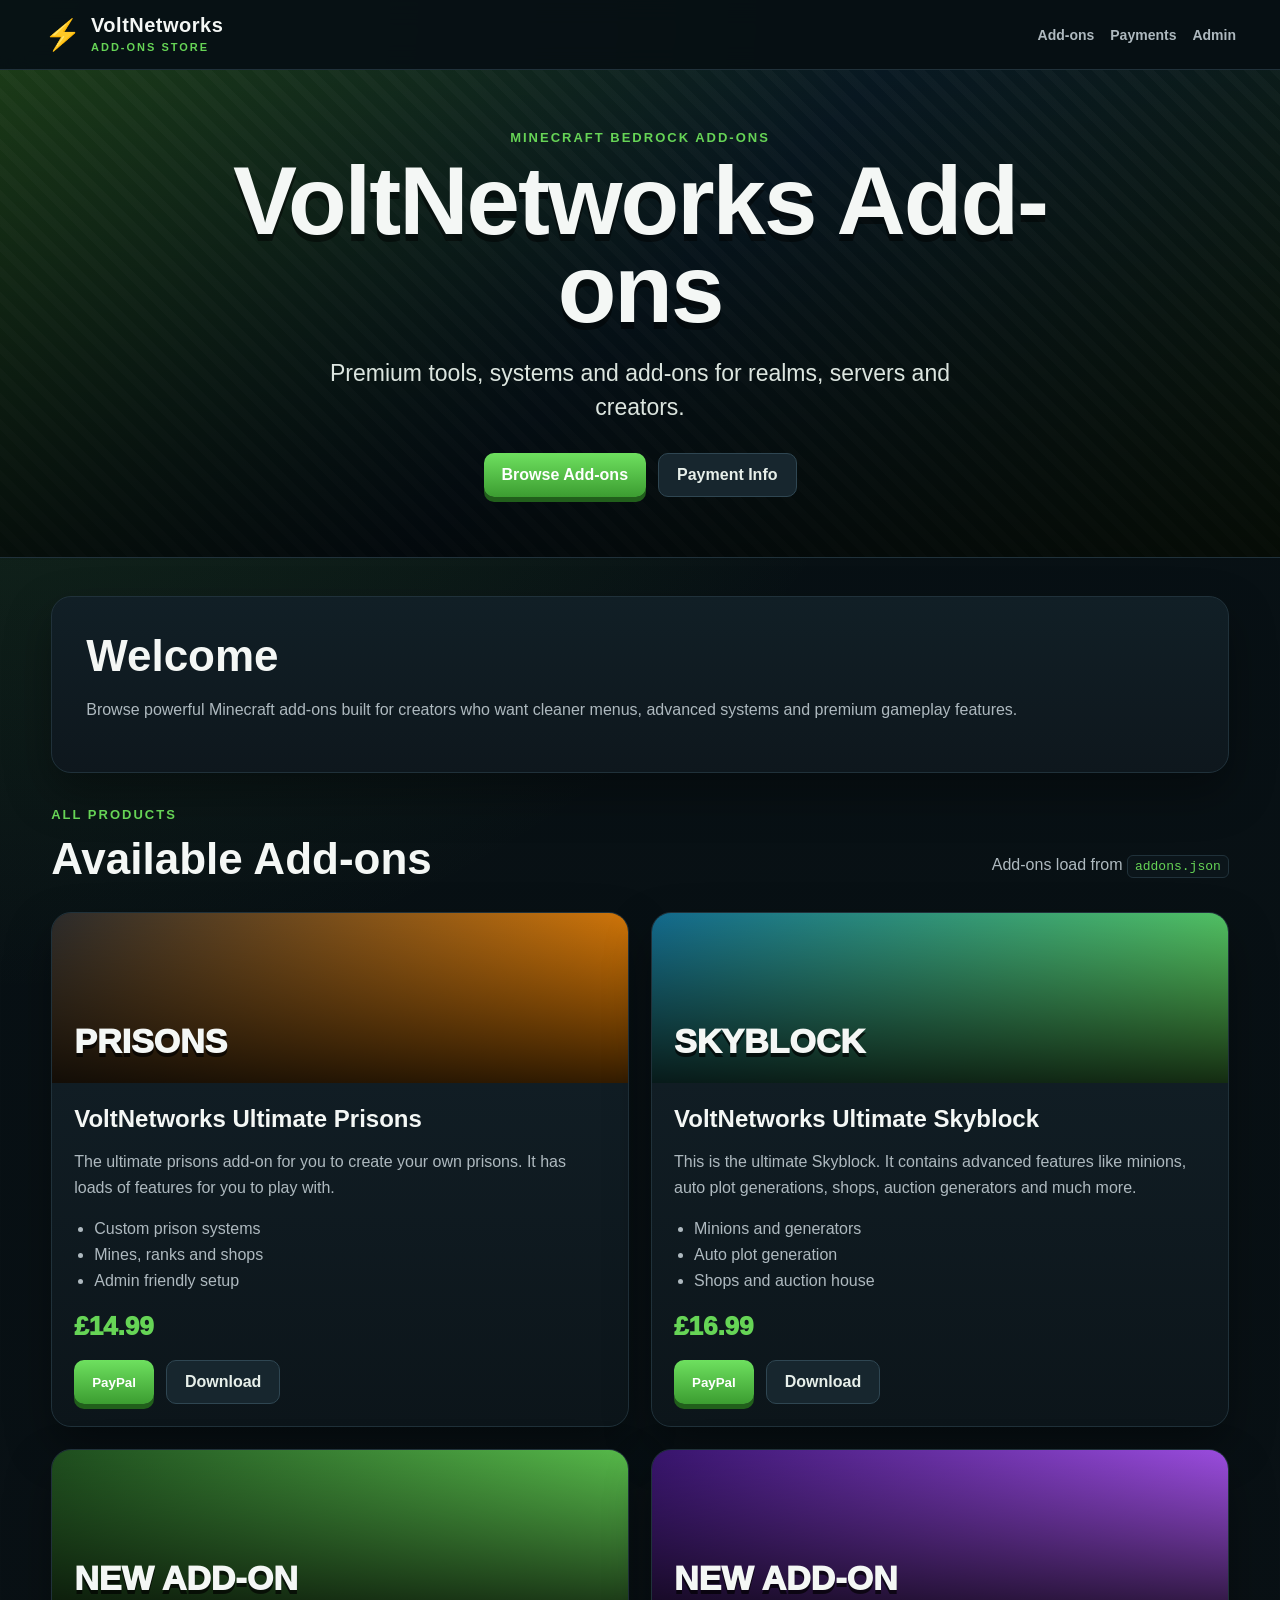
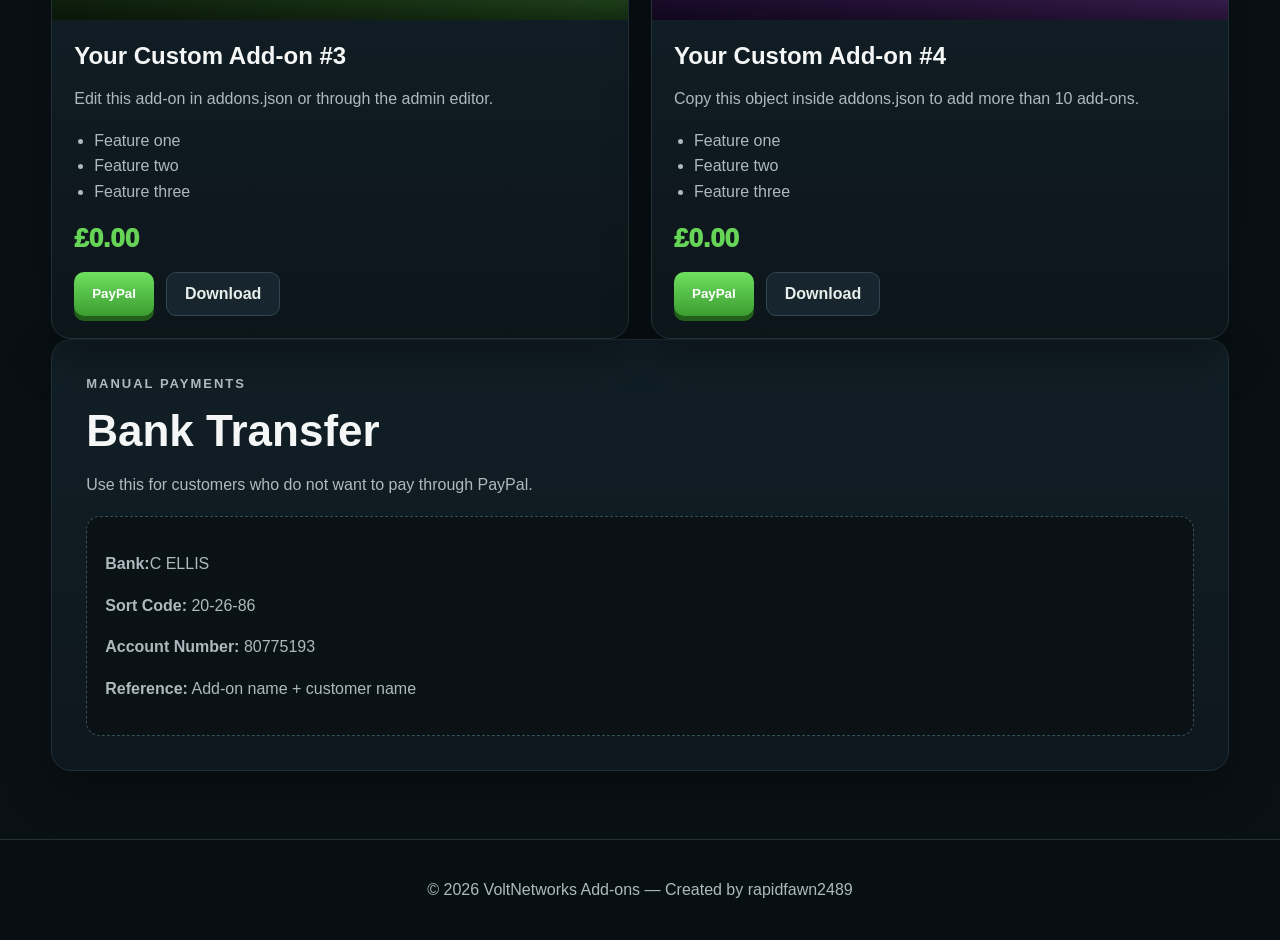
==== commit 7775bd6a: "Add files via upload" ====
--- a/index.html
+++ b/index.html
@@ -66,9 +66,9 @@
       </div>
 
       <div class="bank-box">
-        <p><strong>Bank:</strong> Your Bank Name</p>
-        <p><strong>Sort Code:</strong> 00-00-00</p>
-        <p><strong>Account Number:</strong> 12345678</p>
+        <p><strong>Bank:</strong>C ELLIS</p>
+        <p><strong>Sort Code:</strong> 20-26-86</p>
+        <p><strong>Account Number:</strong> 80775193</p>
         <p><strong>Reference:</strong> Add-on name + customer name</p>
       </div>
     </section>
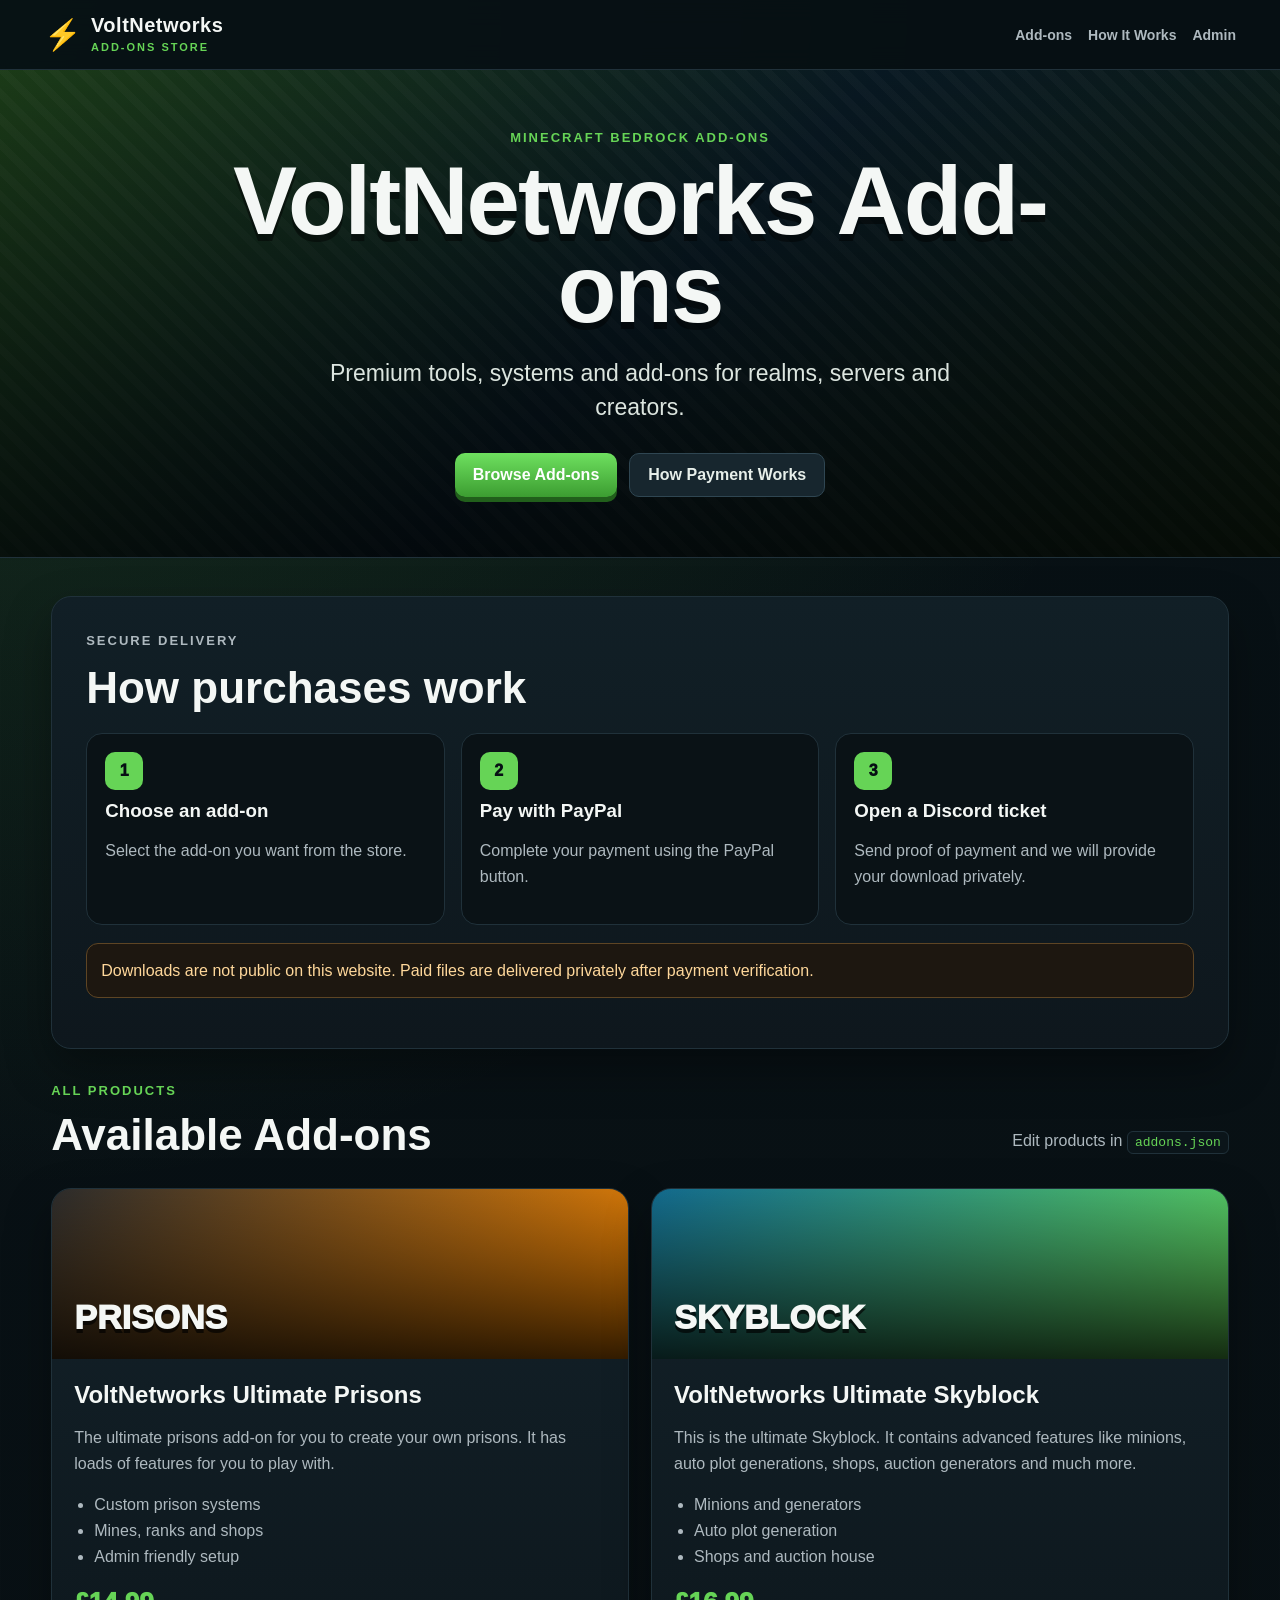
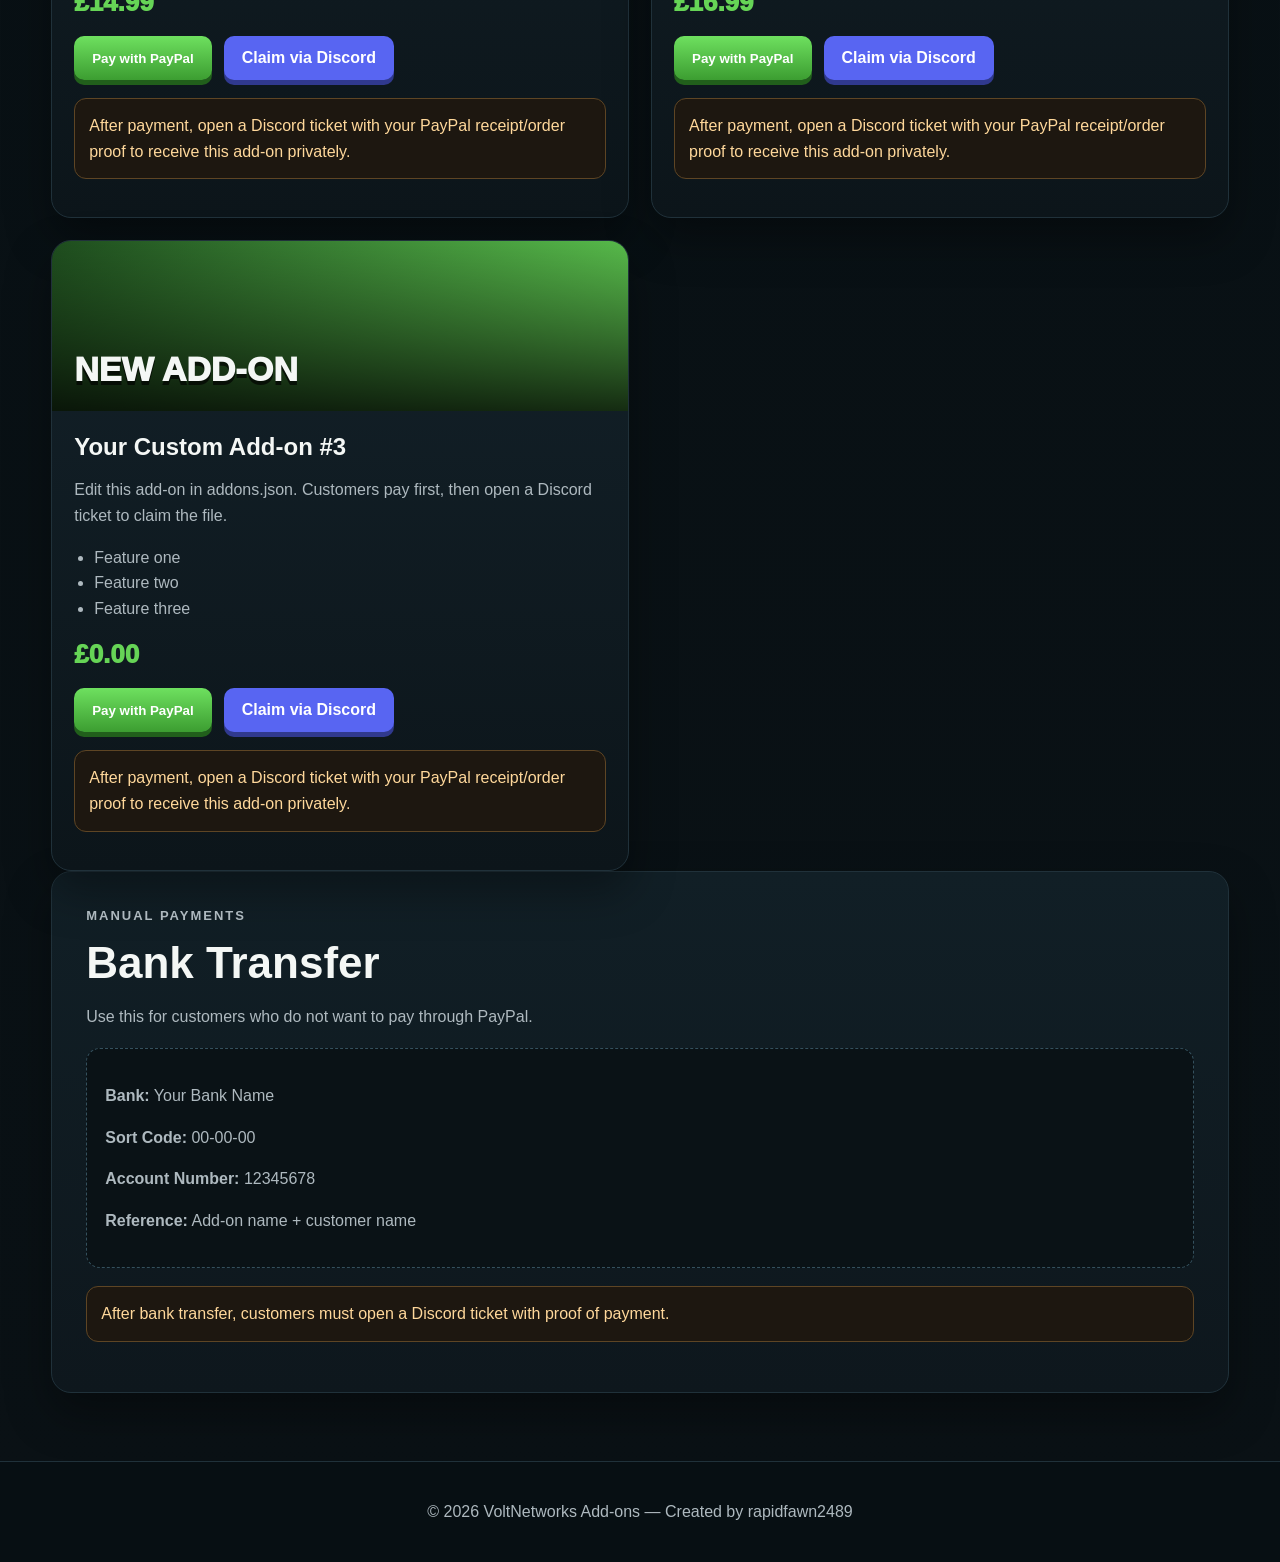
==== commit 29b5e302: "Add files via upload" ====
--- a/index.html
+++ b/index.html
@@ -18,7 +18,7 @@
 
     <nav>
       <a href="#addons">Add-ons</a>
-      <a href="#payments">Payments</a>
+      <a href="#how">How It Works</a>
       <a href="admin/index.html">Admin</a>
     </nav>
   </header>
@@ -27,23 +27,24 @@
     <div class="hero-inner">
       <p class="eyebrow">Minecraft Bedrock Add-ons</p>
       <h1>VoltNetworks Add-ons</h1>
-      <p class="hero-text">
-        Premium tools, systems and add-ons for realms, servers and creators.
-      </p>
+      <p class="hero-text">Premium tools, systems and add-ons for realms, servers and creators.</p>
       <div class="hero-actions">
         <a href="#addons" class="primary-btn">Browse Add-ons</a>
-        <a href="#payments" class="secondary-btn">Payment Info</a>
+        <a href="#how" class="secondary-btn">How Payment Works</a>
       </div>
     </div>
   </section>
 
   <main>
-    <section class="intro">
-      <h2>Welcome</h2>
-      <p>
-        Browse powerful Minecraft add-ons built for creators who want cleaner menus,
-        advanced systems and premium gameplay features.
-      </p>
+    <section id="how" class="info-panel">
+      <p class="eyebrow">Secure Delivery</p>
+      <h2>How purchases work</h2>
+      <div class="steps">
+        <div><span>1</span><h3>Choose an add-on</h3><p>Select the add-on you want from the store.</p></div>
+        <div><span>2</span><h3>Pay with PayPal</h3><p>Complete your payment using the PayPal button.</p></div>
+        <div><span>3</span><h3>Open a Discord ticket</h3><p>Send proof of payment and we will provide your download privately.</p></div>
+      </div>
+      <p class="warning">Downloads are not public on this website. Paid files are delivered privately after payment verification.</p>
     </section>
 
     <section id="addons">
@@ -52,13 +53,13 @@
           <p class="eyebrow">All Products</p>
           <h2>Available Add-ons</h2>
         </div>
-        <p class="hint">Add-ons load from <code>addons.json</code></p>
+        <p class="hint">Edit products in <code>addons.json</code></p>
       </div>
 
       <div id="addonGrid" class="addon-grid"></div>
     </section>
 
-    <section id="payments" class="payment-panel">
+    <section class="payment-panel">
       <div>
         <p class="eyebrow">Manual Payments</p>
         <h2>Bank Transfer</h2>
@@ -66,11 +67,13 @@
       </div>
 
       <div class="bank-box">
-        <p><strong>Bank:</strong>C ELLIS</p>
-        <p><strong>Sort Code:</strong> 20-26-86</p>
-        <p><strong>Account Number:</strong> 80775193</p>
+        <p><strong>Bank:</strong> Your Bank Name</p>
+        <p><strong>Sort Code:</strong> 00-00-00</p>
+        <p><strong>Account Number:</strong> 12345678</p>
         <p><strong>Reference:</strong> Add-on name + customer name</p>
       </div>
+
+      <p class="warning">After bank transfer, customers must open a Discord ticket with proof of payment.</p>
     </section>
   </main>
 
--- a/style.css
+++ b/style.css
@@ -1,378 +1,21 @@
-* {
-  box-sizing: border-box;
-}
-
-:root {
-  --bg: #071014;
-  --panel: #0e171d;
-  --panel2: #111f26;
-  --line: #20313a;
-  --green: #66d456;
-  --green2: #3b9d31;
-  --text: #f4f7f5;
-  --muted: #aeb9bf;
-  --shadow: 0 20px 45px rgba(0,0,0,.35);
-}
-
-body {
-  margin: 0;
-  background:
-    radial-gradient(circle at top left, rgba(102, 212, 86, .18), transparent 35%),
-    linear-gradient(180deg, #071014, #0a1115);
-  color: var(--text);
-  font-family: Arial, Helvetica, sans-serif;
-}
-
-a {
-  color: inherit;
-}
-
-.topbar {
-  position: sticky;
-  top: 0;
-  z-index: 10;
-  display: flex;
-  justify-content: space-between;
-  align-items: center;
-  gap: 18px;
-  padding: 14px clamp(16px, 4vw, 44px);
-  background: rgba(7, 16, 20, .92);
-  backdrop-filter: blur(12px);
-  border-bottom: 1px solid var(--line);
-}
-
-.brand {
-  display: flex;
-  align-items: center;
-  gap: 10px;
-  text-decoration: none;
-}
-
-.brand-icon {
-  font-size: 30px;
-  color: var(--green);
-}
-
-.brand strong {
-  display: block;
-  font-size: 20px;
-  letter-spacing: .5px;
-}
-
-.brand small {
-  color: var(--green);
-  text-transform: uppercase;
-  font-weight: 800;
-  letter-spacing: 2px;
-  font-size: 11px;
-}
-
-nav {
-  display: flex;
-  gap: 16px;
-}
-
-nav a {
-  color: var(--muted);
-  text-decoration: none;
-  font-weight: 800;
-  font-size: 14px;
-}
-
-nav a:hover {
-  color: var(--green);
-}
-
-.hero {
-  min-height: 430px;
-  display: grid;
-  place-items: center;
-  text-align: center;
-  padding: 60px 18px;
-  background:
-    linear-gradient(rgba(0,0,0,.25), rgba(0,0,0,.72)),
-    repeating-linear-gradient(45deg, rgba(255,255,255,.03) 0 8px, transparent 8px 18px),
-    linear-gradient(135deg, #244e1f, #0b202d 50%, #152b16);
-  border-bottom: 1px solid var(--line);
-}
-
-.hero-inner {
-  max-width: 860px;
-}
-
-.eyebrow {
-  color: var(--green);
-  font-weight: 900;
-  text-transform: uppercase;
-  letter-spacing: 2px;
-  font-size: 13px;
-  margin: 0 0 12px;
-}
-
-.hero h1 {
-  margin: 0;
-  font-size: clamp(42px, 9vw, 96px);
-  line-height: .92;
-  letter-spacing: -2px;
-  text-shadow: 0 7px 0 rgba(0,0,0,.45);
-}
-
-.hero-text {
-  color: #dce5df;
-  max-width: 660px;
-  margin: 22px auto 28px;
-  font-size: clamp(17px, 3vw, 23px);
-  line-height: 1.5;
-}
-
-.hero-actions {
-  display: flex;
-  justify-content: center;
-  gap: 12px;
-  flex-wrap: wrap;
-}
-
-.primary-btn,
-.secondary-btn,
-.card-actions button,
-.card-actions a,
-.admin-btn {
-  border: 0;
-  border-radius: 10px;
-  padding: 12px 18px;
-  font-weight: 900;
-  cursor: pointer;
-  text-decoration: none;
-  display: inline-flex;
-  justify-content: center;
-  align-items: center;
-  min-height: 44px;
-}
-
-.primary-btn,
-.card-actions button,
-.admin-btn {
-  background: linear-gradient(#6ee05f, #3c9d31);
-  color: white;
-  box-shadow: 0 5px 0 #215f1b;
-}
-
-.secondary-btn,
-.card-actions a {
-  background: #17262e;
-  border: 1px solid #2f4652;
-  color: #e7efea;
-}
-
-main {
-  width: min(1180px, 92%);
-  margin: 0 auto;
-  padding: 38px 0;
-}
-
-.intro,
-.payment-panel {
-  background: linear-gradient(180deg, var(--panel2), var(--panel));
-  border: 1px solid var(--line);
-  border-radius: 20px;
-  padding: clamp(22px, 4vw, 34px);
-  box-shadow: var(--shadow);
-  margin-bottom: 30px;
-}
-
-.intro h2,
-.section-head h2,
-.payment-panel h2 {
-  margin: 0 0 10px;
-  font-size: clamp(28px, 5vw, 44px);
-}
-
-.intro p,
-.payment-panel p,
-.addon-card p,
-.addon-card li,
-.hint {
-  color: var(--muted);
-  line-height: 1.6;
-}
-
-.section-head {
-  display: flex;
-  justify-content: space-between;
-  gap: 20px;
-  align-items: end;
-  margin: 34px 0 18px;
-}
-
-.hint code {
-  color: var(--green);
-  background: #0b151a;
-  border: 1px solid var(--line);
-  padding: 3px 7px;
-  border-radius: 6px;
-}
-
-.addon-grid {
-  display: grid;
-  grid-template-columns: repeat(2, minmax(0, 1fr));
-  gap: 22px;
-}
-
-.addon-card {
-  overflow: hidden;
-  border: 1px solid var(--line);
-  border-radius: 20px;
-  background: linear-gradient(180deg, #132129, #0c151a);
-  box-shadow: var(--shadow);
-}
-
-.card-banner {
-  min-height: 170px;
-  padding: 22px;
-  display: flex;
-  align-items: end;
-  background:
-    linear-gradient(180deg, transparent, rgba(0,0,0,.8)),
-    linear-gradient(135deg, #243c28, #101a20);
-}
-
-.card-banner.orange { background: linear-gradient(180deg, transparent, rgba(0,0,0,.8)), linear-gradient(135deg, #2b2b2b, #ff8b00); }
-.card-banner.blue { background: linear-gradient(180deg, transparent, rgba(0,0,0,.8)), linear-gradient(135deg, #12698d, #63d957); }
-.card-banner.green { background: linear-gradient(180deg, transparent, rgba(0,0,0,.8)), linear-gradient(135deg, #1e4d1e, #67d957); }
-.card-banner.purple { background: linear-gradient(180deg, transparent, rgba(0,0,0,.8)), linear-gradient(135deg, #37146c, #b75cff); }
-
-.card-banner span {
-  font-size: 34px;
-  font-weight: 1000;
-  text-transform: uppercase;
-  text-shadow: 0 4px 0 rgba(0,0,0,.65);
-}
-
-.card-body {
-  padding: 22px;
-}
-
-.card-body h3 {
-  margin: 0 0 10px;
-  font-size: 24px;
-}
-
-.card-body ul {
-  padding-left: 20px;
-}
-
-.price {
-  color: var(--green);
-  font-size: 26px;
-  font-weight: 1000;
-  margin: 18px 0;
-}
-
-.card-actions {
-  display: flex;
-  gap: 12px;
-  flex-wrap: wrap;
-}
-
-.card-actions form {
-  margin: 0;
-}
-
-.bank-box {
-  background: #0a1216;
-  border: 1px dashed #34505d;
-  border-radius: 14px;
-  padding: 18px;
-  margin-top: 18px;
-}
-
-footer {
-  text-align: center;
-  color: var(--muted);
-  padding: 25px 15px;
-  border-top: 1px solid var(--line);
-  background: #070f13;
-}
-
-/* Admin page */
-.admin-wrap {
-  width: min(960px, 92%);
-  margin: 0 auto;
-  padding: 32px 0;
-}
-
-.admin-panel {
-  background: linear-gradient(180deg, var(--panel2), var(--panel));
-  border: 1px solid var(--line);
-  border-radius: 20px;
-  padding: 24px;
-  box-shadow: var(--shadow);
-}
-
-.admin-panel textarea {
-  width: 100%;
-  min-height: 420px;
-  background: #071014;
-  color: #e8f5e9;
-  border: 1px solid #2e4652;
-  border-radius: 12px;
-  padding: 14px;
-  font-family: monospace;
-  font-size: 13px;
-}
-
-.admin-note {
-  border-left: 4px solid var(--green);
-  padding: 12px 14px;
-  background: #0a1317;
-  color: var(--muted);
-  margin: 18px 0;
-  line-height: 1.6;
-}
-
-@media (max-width: 760px) {
-  .topbar {
-    align-items: flex-start;
-    flex-direction: column;
-  }
-
-  nav {
-    width: 100%;
-    justify-content: space-between;
-  }
-
-  .hero {
-    min-height: 330px;
-    padding: 44px 16px;
-  }
-
-  .hero h1 {
-    font-size: 44px;
-    letter-spacing: -1px;
-  }
-
-  .section-head {
-    display: block;
-  }
-
-  .addon-grid {
-    grid-template-columns: 1fr;
-  }
-
-  .card-banner {
-    min-height: 135px;
-  }
-
-  .card-banner span {
-    font-size: 27px;
-  }
-
-  .card-actions {
-    flex-direction: column;
-  }
-
-  .card-actions button,
-  .card-actions a {
-    width: 100%;
-  }
-}
+*{box-sizing:border-box}
+:root{--bg:#071014;--panel:#0e171d;--panel2:#111f26;--line:#20313a;--green:#66d456;--green2:#3b9d31;--text:#f4f7f5;--muted:#aeb9bf;--shadow:0 20px 45px rgba(0,0,0,.35)}
+body{margin:0;background:radial-gradient(circle at top left,rgba(102,212,86,.18),transparent 35%),linear-gradient(180deg,#071014,#0a1115);color:var(--text);font-family:Arial,Helvetica,sans-serif}
+a{color:inherit}.topbar{position:sticky;top:0;z-index:10;display:flex;justify-content:space-between;align-items:center;gap:18px;padding:14px clamp(16px,4vw,44px);background:rgba(7,16,20,.92);backdrop-filter:blur(12px);border-bottom:1px solid var(--line)}
+.brand{display:flex;align-items:center;gap:10px;text-decoration:none}.brand-icon{font-size:30px;color:var(--green)}.brand strong{display:block;font-size:20px;letter-spacing:.5px}.brand small{color:var(--green);text-transform:uppercase;font-weight:800;letter-spacing:2px;font-size:11px}
+nav{display:flex;gap:16px}nav a{color:var(--muted);text-decoration:none;font-weight:800;font-size:14px}nav a:hover{color:var(--green)}
+.hero{min-height:430px;display:grid;place-items:center;text-align:center;padding:60px 18px;background:linear-gradient(rgba(0,0,0,.25),rgba(0,0,0,.72)),repeating-linear-gradient(45deg,rgba(255,255,255,.03) 0 8px,transparent 8px 18px),linear-gradient(135deg,#244e1f,#0b202d 50%,#152b16);border-bottom:1px solid var(--line)}
+.hero-inner{max-width:860px}.eyebrow{color:var(--green);font-weight:900;text-transform:uppercase;letter-spacing:2px;font-size:13px;margin:0 0 12px}.hero h1{margin:0;font-size:clamp(42px,9vw,96px);line-height:.92;letter-spacing:-2px;text-shadow:0 7px 0 rgba(0,0,0,.45)}
+.hero-text{color:#dce5df;max-width:660px;margin:22px auto 28px;font-size:clamp(17px,3vw,23px);line-height:1.5}.hero-actions{display:flex;justify-content:center;gap:12px;flex-wrap:wrap}
+.primary-btn,.secondary-btn,.card-actions button,.card-actions a,.admin-btn{border:0;border-radius:10px;padding:12px 18px;font-weight:900;cursor:pointer;text-decoration:none;display:inline-flex;justify-content:center;align-items:center;min-height:44px}
+.primary-btn,.card-actions button,.admin-btn{background:linear-gradient(#6ee05f,#3c9d31);color:white;box-shadow:0 5px 0 #215f1b}.secondary-btn,.card-actions a{background:#17262e;border:1px solid #2f4652;color:#e7efea}.discord-btn{background:#5865f2!important;box-shadow:0 5px 0 #30398e!important;color:white!important;border:0!important}
+main{width:min(1180px,92%);margin:0 auto;padding:38px 0}.info-panel,.payment-panel{background:linear-gradient(180deg,var(--panel2),var(--panel));border:1px solid var(--line);border-radius:20px;padding:clamp(22px,4vw,34px);box-shadow:var(--shadow);margin-bottom:30px}
+.info-panel h2,.section-head h2,.payment-panel h2{margin:0 0 10px;font-size:clamp(28px,5vw,44px)}.info-panel p,.payment-panel p,.addon-card p,.addon-card li,.hint{color:var(--muted);line-height:1.6}
+.steps{display:grid;grid-template-columns:repeat(3,1fr);gap:16px;margin-top:20px}.steps div{background:#0a1216;border:1px solid var(--line);border-radius:16px;padding:18px}.steps span{display:grid;place-items:center;width:38px;height:38px;background:var(--green);color:#071014;font-weight:1000;border-radius:10px;margin-bottom:10px}.steps h3{margin:0 0 8px}
+.warning{margin-top:18px!important;background:#1d1710;border:1px solid #5e4524;color:#ffd89b!important;border-radius:12px;padding:14px}.section-head{display:flex;justify-content:space-between;gap:20px;align-items:end;margin:34px 0 18px}.hint code{color:var(--green);background:#0b151a;border:1px solid var(--line);padding:3px 7px;border-radius:6px}
+.addon-grid{display:grid;grid-template-columns:repeat(2,minmax(0,1fr));gap:22px}.addon-card{overflow:hidden;border:1px solid var(--line);border-radius:20px;background:linear-gradient(180deg,#132129,#0c151a);box-shadow:var(--shadow)}
+.card-banner{min-height:170px;padding:22px;display:flex;align-items:end;background:linear-gradient(180deg,transparent,rgba(0,0,0,.8)),linear-gradient(135deg,#243c28,#101a20)}.card-banner.orange{background:linear-gradient(180deg,transparent,rgba(0,0,0,.8)),linear-gradient(135deg,#2b2b2b,#ff8b00)}.card-banner.blue{background:linear-gradient(180deg,transparent,rgba(0,0,0,.8)),linear-gradient(135deg,#12698d,#63d957)}.card-banner.green{background:linear-gradient(180deg,transparent,rgba(0,0,0,.8)),linear-gradient(135deg,#1e4d1e,#67d957)}.card-banner.purple{background:linear-gradient(180deg,transparent,rgba(0,0,0,.8)),linear-gradient(135deg,#37146c,#b75cff)}
+.card-banner span{font-size:34px;font-weight:1000;text-transform:uppercase;text-shadow:0 4px 0 rgba(0,0,0,.65)}.card-body{padding:22px}.card-body h3{margin:0 0 10px;font-size:24px}.card-body ul{padding-left:20px}.price{color:var(--green);font-size:26px;font-weight:1000;margin:18px 0}.card-actions{display:flex;gap:12px;flex-wrap:wrap}.card-actions form{margin:0}
+.bank-box{background:#0a1216;border:1px dashed #34505d;border-radius:14px;padding:18px;margin-top:18px}footer{text-align:center;color:var(--muted);padding:25px 15px;border-top:1px solid var(--line);background:#070f13}
+.admin-wrap{width:min(960px,92%);margin:0 auto;padding:32px 0}.admin-panel{background:linear-gradient(180deg,var(--panel2),var(--panel));border:1px solid var(--line);border-radius:20px;padding:24px;box-shadow:var(--shadow)}.admin-panel textarea{width:100%;min-height:420px;background:#071014;color:#e8f5e9;border:1px solid #2e4652;border-radius:12px;padding:14px;font-family:monospace;font-size:13px}.admin-note{border-left:4px solid var(--green);padding:12px 14px;background:#0a1317;color:var(--muted);margin:18px 0;line-height:1.6}
+@media(max-width:760px){.topbar{align-items:flex-start;flex-direction:column}nav{width:100%;justify-content:space-between}.hero{min-height:330px;padding:44px 16px}.hero h1{font-size:44px;letter-spacing:-1px}.section-head{display:block}.addon-grid,.steps{grid-template-columns:1fr}.card-banner{min-height:135px}.card-banner span{font-size:27px}.card-actions{flex-direction:column}.card-actions button,.card-actions a{width:100%}}
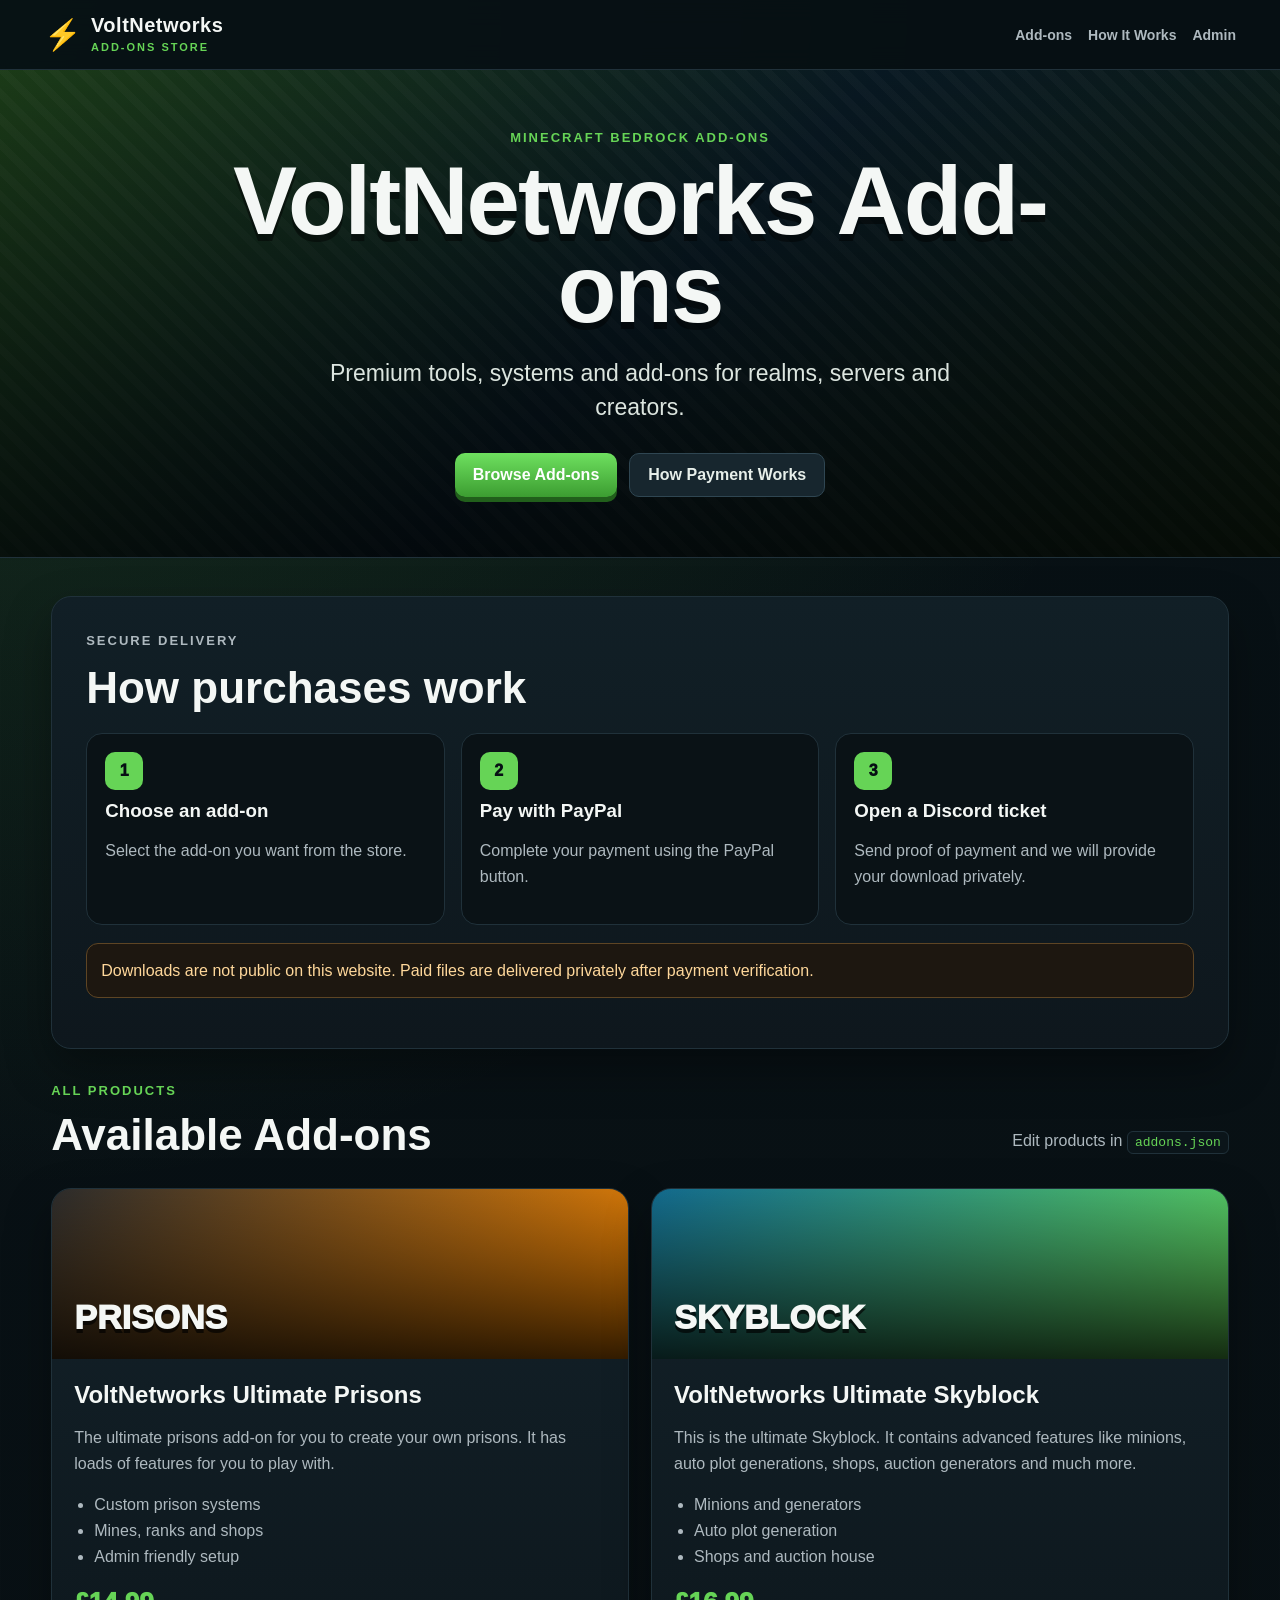
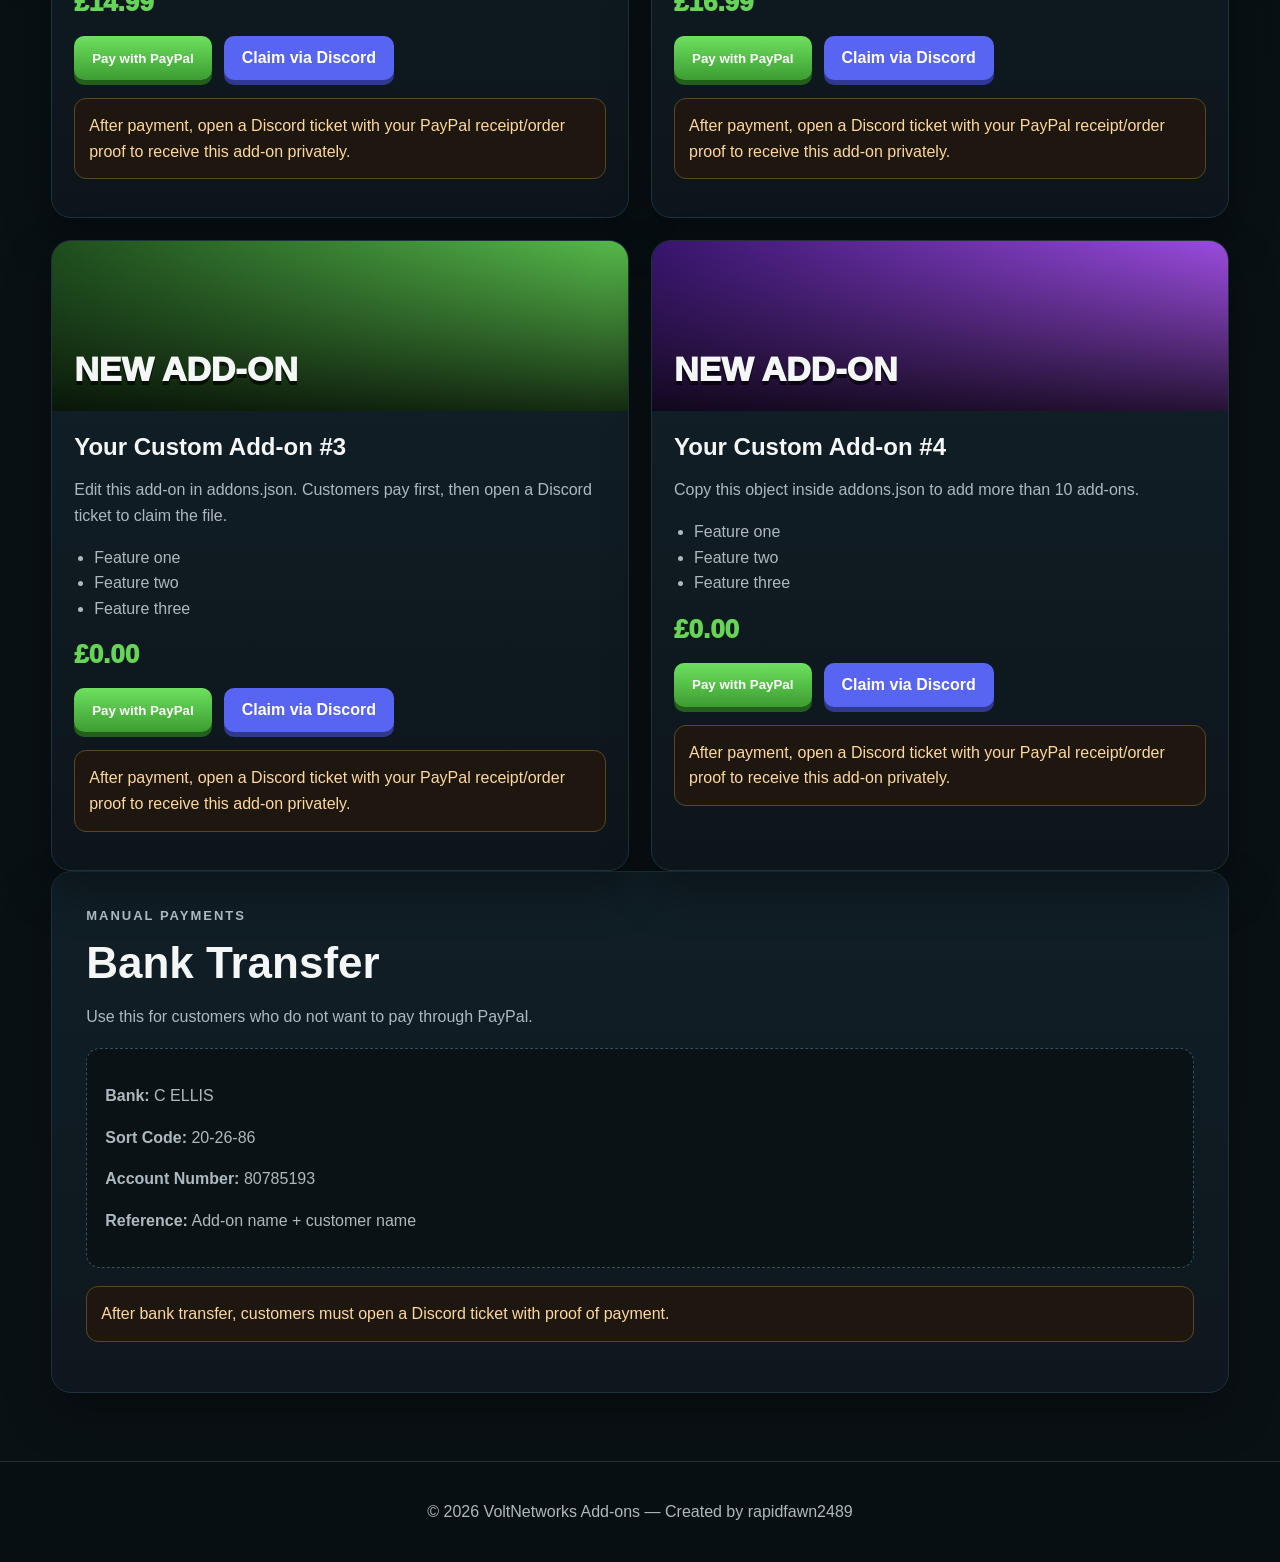
==== commit cb4ddd9e: "Update bank details in index.html" ====
--- a/index.html
+++ b/index.html
@@ -67,9 +67,9 @@
       </div>
 
       <div class="bank-box">
-        <p><strong>Bank:</strong> Your Bank Name</p>
-        <p><strong>Sort Code:</strong> 00-00-00</p>
-        <p><strong>Account Number:</strong> 12345678</p>
+        <p><strong>Bank:</strong> C ELLIS</p>
+        <p><strong>Sort Code:</strong> 20-26-86</p>
+        <p><strong>Account Number:</strong> 80785193</p>
         <p><strong>Reference:</strong> Add-on name + customer name</p>
       </div>
 
